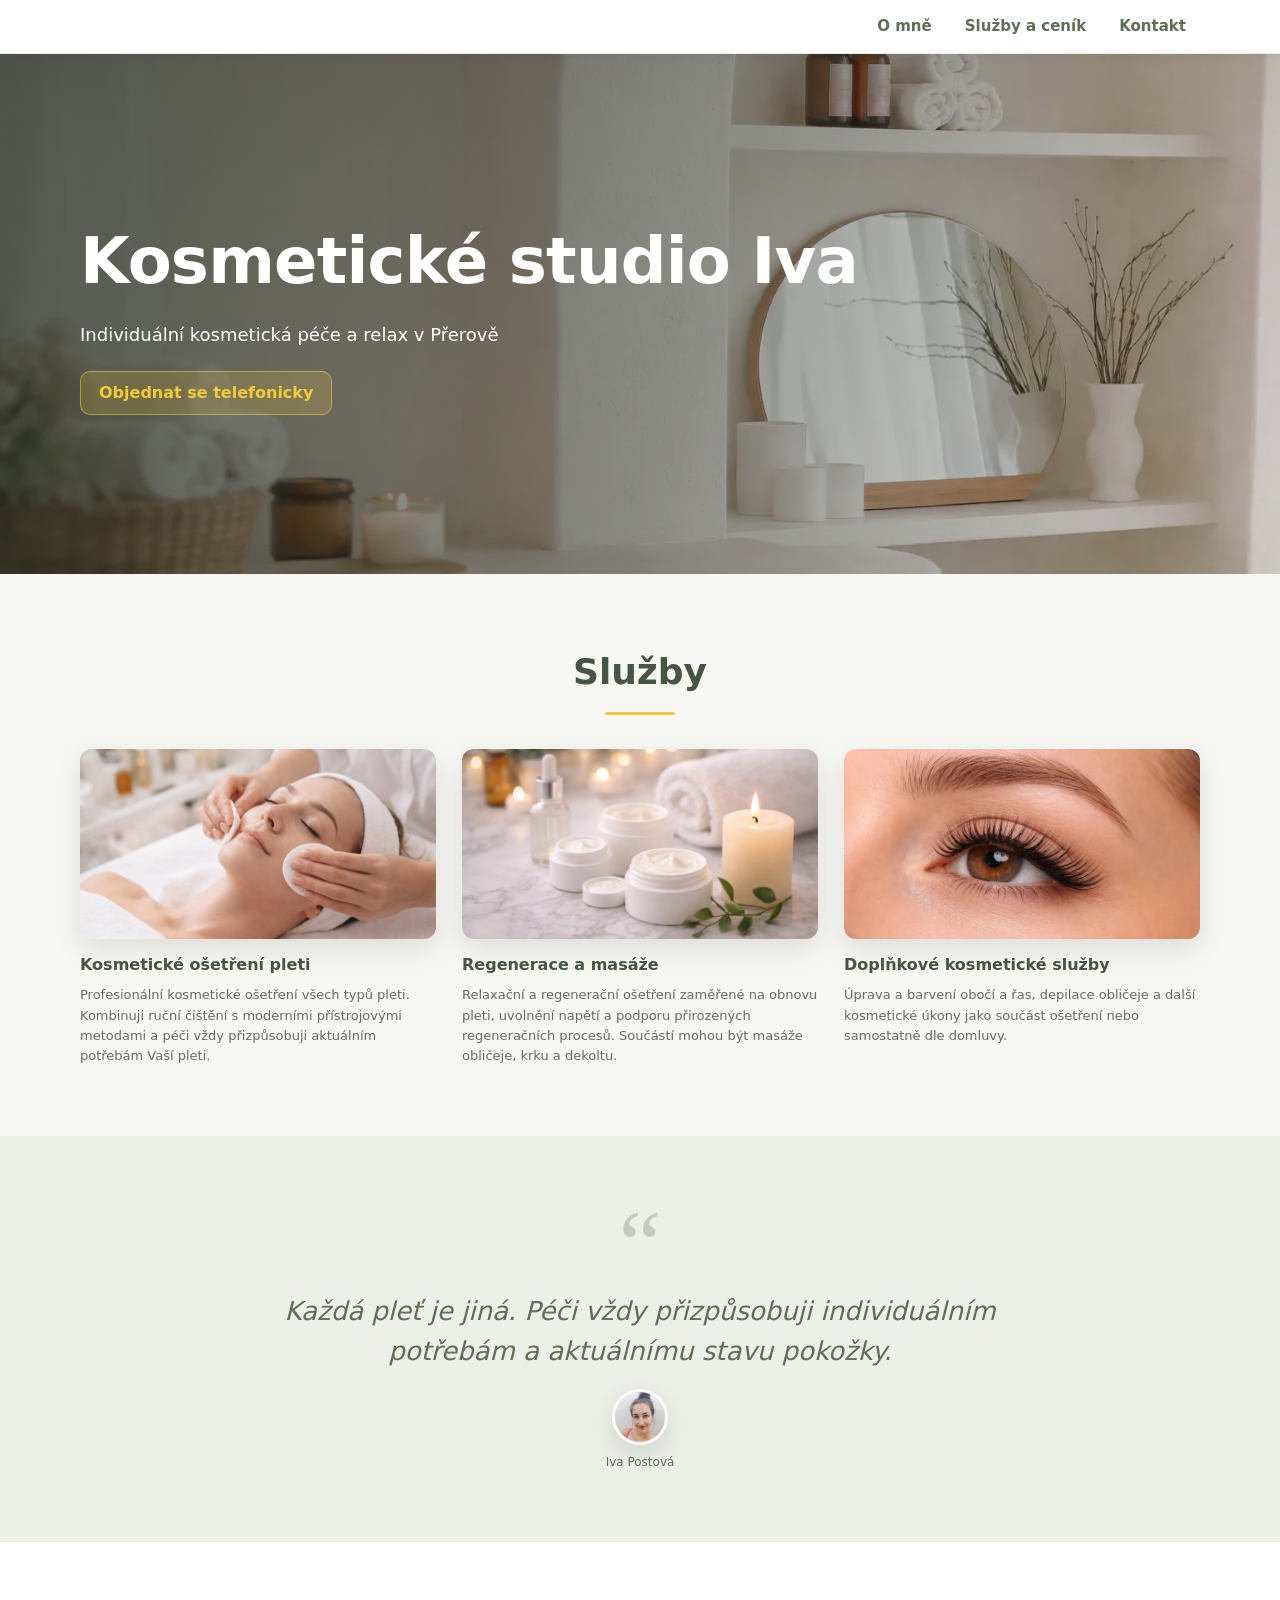
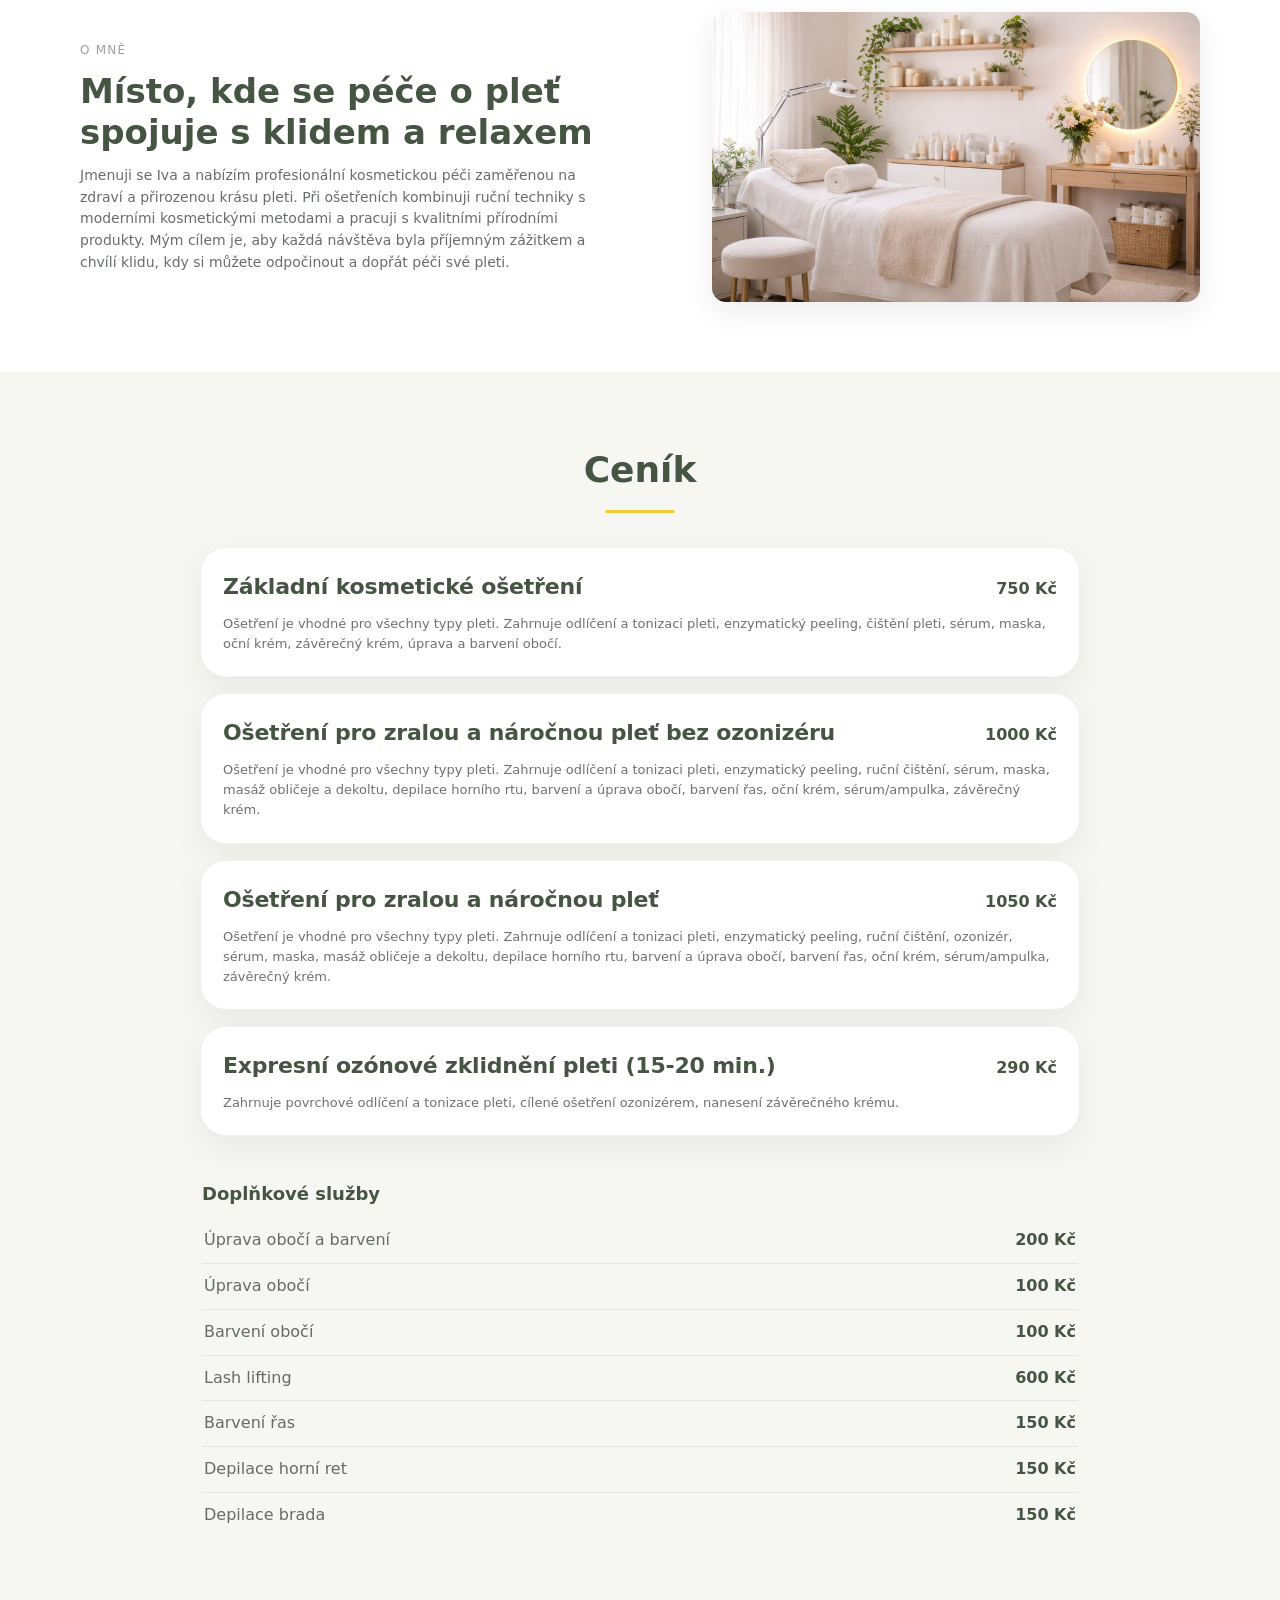
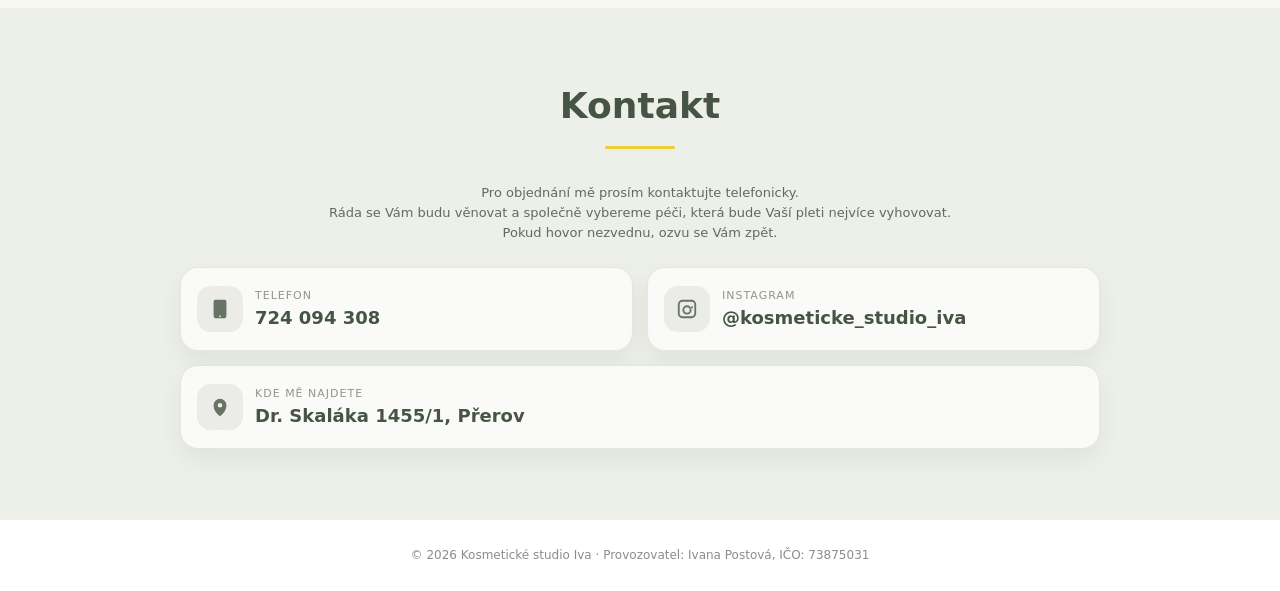
==== index.html @ 72dbeca0 "obrazky" ====
<!doctype html>
<html lang="cs">
  <head>
  <meta charset="utf-8" />
  <meta name="viewport" content="width=device-width, initial-scale=1" />

  <title>Kosmetické studio Iva | Přerov</title>
  <meta name="description" content="Kosmetické studio Iva v Přerově – profesionální péče o pleť a další kosmetické služby. Objednejte se online.">
  <meta name="robots" content="index, follow">
  <link rel="canonical" href="https://www.domena.cz/">
  <link rel="icon" type="image/png" href="img/favicon.png" />

  <link rel="preconnect" href="https://fonts.googleapis.com" />
  <link rel="preconnect" href="https://fonts.gstatic.com" crossorigin />
  <link rel="stylesheet" href="styles.css" />
</head>

  <body>
    <!-- Header / Navigace -->
    <header class="site-header" id="top">
      <div class="container header-inner">
        <nav class="nav" aria-label="Hlavní navigace">
          <a class="nav-link" href="#omne">O mně</a>
          <a class="nav-link" href="#cenik">Služby a ceník</a>
          <a class="nav-link" href="#kontakt">Kontakt</a>
        </nav>

        <button
          class="burger"
          type="button"
          aria-label="Otevřít menu"
          aria-expanded="false"
          aria-controls="mobileMenu"
        >
          <span></span><span></span><span></span>
        </button>
      </div>

      <!-- Mobil menu -->
      <div class="mobile-menu" id="mobileMenu" hidden>
        <div class="container mobile-menu-inner">
          <a class="mobile-link" href="#omne">O mně</a>
          <a class="mobile-link" href="#cenik">Služby a ceník</a>
          <a class="mobile-link" href="#kontakt">Kontakt</a>
        </div>
      </div>
    </header>

    <!-- Hero -->
    <section class="hero">
      <div
        class="hero-bg"
        role="img"
        aria-label="Interiér kosmetického studia"
      ></div>
      <div class="hero-overlay"></div>

      <div class="container hero-content">
        <h1>Kosmetické studio Iva</h1>
        <p class="hero-subtitle">
          Individuální kosmetická péče a relax v Přerově
        </p>

        <a class="btn btn-primary" href="#kontakt"> Objednat se telefonicky </a>
      </div>
    </section>

    <!-- Sluzby -->
    <section class="section" id="sluzby">
      <div class="container">
        <div class="section-title">
          <h2>Služby</h2>
          <div class="title-accent"></div>
        </div>

        <div class="grid grid-3">
          <article class="service-card">
            <div
              class="service-img"
              style="background-image: url(&quot;img/osetreni pleti.webp&quot;)"
              aria-hidden="true"
            ></div>
            <h3>Kosmetické ošetření pleti</h3>
            <p>
              Profesionální kosmetické ošetření všech typů pleti. Kombinuji
              ruční čištění s moderními přístrojovými metodami a péči vždy
              přizpůsobuji aktuálním potřebám Vaší pleti.
            </p>
          </article>

          <article class="service-card">
            <div
              class="service-img"
              style="background-image: url(&quot;img/masaze.webp&quot;)"
              aria-hidden="true"
            ></div>
            <h3>Regenerace a masáže</h3>
            <p>
              Relaxační a regenerační ošetření zaměřené na obnovu pleti,
              uvolnění napětí a podporu přirozených regeneračních procesů.
              Součástí mohou být masáže obličeje, krku a dekoltu.
            </p>
          </article>

          <article class="service-card">
            <div
              class="service-img"
              style="background-image: url(&quot;img/rasa a oboci.webp&quot;)"
              aria-hidden="true"
            ></div>
            <h3>Doplňkové kosmetické služby</h3>
            <p>
              Úprava a barvení obočí a řas, depilace obličeje a další kosmetické
              úkony jako součást ošetření nebo samostatně dle domluvy.
            </p>
          </article>
        </div>
      </div>
    </section>

    <!-- Citat -->
    <section class="quote">
      <div class="container quote-inner">
        <div class="quote-mark">“</div>

        <p class="quote-text">
          Každá pleť je jiná. Péči vždy přizpůsobuji individuálním potřebám a
          aktuálnímu stavu pokožky.
        </p>

        <div class="quote-person">
          <img class="avatar" src="img/profil Iva.png" alt="Portrét" />
          <div class="quote-name">Iva Postová</div>
        </div>
      </div>
    </section>

    <!-- O mne -->
    <section class="section about" id="omne">
      <div class="container about-inner">
        <div class="about-text">
          <div class="kicker">O MNĚ</div>
          <h2>Místo, kde se péče o pleť<br />spojuje s klidem a relaxem</h2>
          <p>
            Jmenuji se Iva a nabízím profesionální kosmetickou péči zaměřenou na
            zdraví a přirozenou krásu pleti. Při ošetřeních kombinuji ruční
            techniky s moderními kosmetickými metodami a pracuji s kvalitními
            přírodními produkty. Mým cílem je, aby každá návštěva byla příjemným
            zážitkem a chvílí klidu, kdy si můžete odpočinout a dopřát péči své
            pleti.
          </p>
        </div>

        <div class="about-image" aria-hidden="true"></div>
      </div>
    </section>

    <!-- Cena a Sluzby -->
    <section class="section pricing" id="cenik">
      <div class="container">
        <div class="section-title">
          <h2>Ceník</h2>
          <div class="title-accent"></div>
        </div>

        <div class="price-list">
          <div class="price-card">
            <div class="price-head">
              <h3>Základní kosmetické ošetření</h3>
              <div class="price">750 Kč</div>
            </div>
            <p>
              Ošetření je vhodné pro všechny typy pleti. Zahrnuje odlíčení a tonizaci pleti, enzymatický peeling, čištění pleti,
sérum, maska, oční krém, závěrečný krém, úprava a barvení obočí.
            </p>
          </div>

          <div class="price-card">
            <div class="price-head">
              <h3>Ošetření pro zralou a náročnou pleť bez ozonizéru </h3>
              <div class="price">1000 Kč</div>
            </div>
            <p>
              Ošetření je vhodné pro všechny typy pleti. Zahrnuje odlíčení a tonizaci pleti, enzymatický peeling, ruční čištění,
sérum, maska, masáž obličeje a dekoltu, depilace horního rtu, barvení a úprava obočí, barvení řas, oční krém,
sérum/ampulka, závěrečný krém.
            </p>
          </div>

          <div class="price-card">
            <div class="price-head">
              <h3>Ošetření pro zralou a náročnou pleť </h3>
              <div class="price">1050 Kč</div>
            </div>
            <p>
              Ošetření je vhodné pro všechny typy pleti. Zahrnuje odlíčení a tonizaci pleti, enzymatický peeling, ruční čištění,
ozonizér, sérum, maska, masáž obličeje a dekoltu, depilace horního rtu, barvení a úprava obočí, barvení řas,
oční krém, sérum/ampulka, závěrečný krém.
            </p>
          </div>

<div class="price-card">
            <div class="price-head">
              <h3>Expresní ozónové zklidnění pleti (15-20 min.)  </h3>
              <div class="price">290 Kč</div>
            </div>
            <p>
              Zahrnuje povrchové odlíčení a tonizace pleti, cílené ošetření ozonizérem, nanesení závěrečného krému.
            </p>
          </div>


  <div class="addons">
  <h3>Doplňkové služby</h3>

  <div class="addon-row">
    <span>Úprava obočí a barvení</span>
    <strong>200 Kč</strong>
  </div>


  <div class="addon-row">
    <span>Úprava obočí</span>
    <strong>100   Kč</strong>
  </div>

  <div class="addon-row">
    <span>Barvení obočí</span>
    <strong>100 Kč</strong> 
  </div>

  <div class="addon-row">
    <span>Lash lifting</span>
    <strong>600 Kč</strong>
  </div>

  <div class="addon-row">
    <span>Barvení řas</span>
    <strong>150 Kč</strong>
  </div>

<div class="addon-row">
    <span>Depilace horní ret</span>
    <strong>150 Kč</strong>
  </div>  

  <div class="addon-row">
    <span>Depilace brada</span>
    <strong>150 Kč</strong>
  </div>



    </section>

    <!-- Kontakt -->
    <section class="section contact" id="kontakt">
      <div class="container">
        <div class="section-title">
          <h2>Kontakt</h2>
          <div class="title-accent"></div>
        </div>

        <p class="contact-lead">
          Pro objednání mě prosím kontaktujte telefonicky.<br />
          Ráda se Vám budu věnovat a společně vybereme péči, která bude Vaší
          pleti nejvíce vyhovovat.<br />
          Pokud hovor nezvednu, ozvu se Vám zpět.
        </p>

        <div class="contact-grid">
          <a class="contact-card" href="tel:+420724094308" aria-label="Zavolat">
            <div class="icon">
              <!-- ikona mobil -->
              <svg viewBox="0 0 24 24" aria-hidden="true">
                <path
                  d="M7 2h10a2 2 0 0 1 2 2v16a2 2 0 0 1-2 2H7a2 2 0 0 1-2-2V4a2 2 0 0 1 2-2zm5 19a1 1 0 1 0 0-2 1 1 0 0 0 0 2zM7 5h10v12H7V5z"
                />
              </svg>
            </div>
            <div class="contact-meta">
              <div class="label">TELEFON</div>
              <div class="value">724 094 308</div>
            </div>
          </a>

          <a
            class="contact-card"
            href="https://instagram.com/kosmeticke_studio_iva"
            target="_blank"
            rel="noreferrer"
            aria-label="Instagram"
          >
            <div class="icon">
              <!-- ikona instagram -->
              <svg viewBox="0 0 24 24" aria-hidden="true">
                <path
                  d="M7 2h10a5 5 0 0 1 5 5v10a5 5 0 0 1-5 5H7a5 5 0 0 1-5-5V7a5 5 0 0 1 5-5zm10 2H7a3 3 0 0 0-3 3v10a3 3 0 0 0 3 3h10a3 3 0 0 0 3-3V7a3 3 0 0 0-3-3zm-5 4a5 5 0 1 1 0 10 5 5 0 0 1 0-10zm0 2a3 3 0 1 0 0 6 3 3 0 0 0 0-6zm5.5-.9a1.1 1.1 0 1 1 0 2.2 1.1 1.1 0 0 1 0-2.2z"
                />
              </svg>
            </div>
            <div class="contact-meta">
              <div class="label">INSTAGRAM</div>
              <div class="value">@kosmeticke_studio_iva</div>
            </div>
          </a>

          <div class="contact-card contact-card-wide">
            <div class="icon">
              <!-- ikona umisteni -->
              <svg viewBox="0 0 24 24" aria-hidden="true">
                <path
                  d="M12 22s7-4.4 7-12a7 7 0 1 0-14 0c0 7.6 7 12 7 12zm0-9.5a2.5 2.5 0 1 1 0-5 2.5 2.5 0 0 1 0 5z"
                />
              </svg>
            </div>
            <div class="contact-meta">
              <div class="label">KDE MĚ NAJDETE</div>
              <div class="value">
                Dr. Skaláka 1455/1, Přerov
                
              </div>
            </div>
          </div>
        </div>
      </div>
    </section>
    <!--footer-->
    <footer class="footer">
      <div class="container footer-inner">
        <div>
          © <span id="year"></span> Kosmetické studio Iva · Provozovatel: Ivana
          Postová, IČO: 73875031
        </div>
      </div>
    </footer>

    <script src="script.js"></script>
  </body>
</html>
---- styles.css ----
:root {
  --bg: #f6f7f2;
  --surface: #ffffff;
  --muted: #6d756c;
  --text: #2a2f2a;

  --green: #5f6f55; /* hlavní zelená */
  --green-dark: #465543; /* pro hover a výraz */
  --gold: #f2cc38; /* CTA a linka pod titulky */
  --gold-dark: #ddb921;

  --shadow: 0 10px 30px rgba(25, 30, 25, 0.08);
  --radius: 18px;
  --radius-lg: 26px;

  --container: 1120px;
}

* {
  box-sizing: border-box;
}
html {
  scroll-behavior: smooth;
}
body {
  margin: 0;
  font-family:
    ui-sans-serif,
    system-ui,
    -apple-system,
    Segoe UI,
    Roboto,
    Arial,
    "Noto Sans",
    "Apple Color Emoji",
    "Segoe UI Emoji";
  color: var(--text);
  background: var(--bg);
  line-height: 1.55;
}

img {
  max-width: 100%;
  display: block;
}
a {
  color: inherit;
  text-decoration: none;
}
.container {
  width: min(var(--container), calc(100% - 40px));
  margin: 0 auto;
}

/* ============ Header ============ */
.site-header {
  position: sticky;
  top: 0;
  left: 0;
  right: 0;
  z-index: 50;

  background: #ffffff;
  border-bottom: 1px solid rgba(70, 85, 67, 0.1);
  box-shadow: 0 2px 12px rgba(0, 0, 0, 0.06);
}

.header-inner {
  display: flex;
  align-items: center;
  justify-content: flex-end;
  gap: 8px;
  padding: 14px 0;
}

.brand {
  display: inline-flex;
  gap: 10px;
  align-items: center;
  font-weight: 700;
  letter-spacing: 0.2px;
  color: var(--green-dark);
  margin-right: auto;
}
.brand-mark {
  width: 10px;
  height: 10px;
  border-radius: 999px;
  background: var(--gold);
  display: inline-block;
}
.brand-text {
  font-size: 15px;
}

.nav {
  margin: 0;
}

.nav-link {
  font-size: 15px;
  color: var(--green);
  font-weight: 600;
  padding: 8px 14px;
  border-radius: 8px;
  transition:
    background 0.15s,
    color 0.15s;
}
.nav-link:hover {
  background: rgba(95, 111, 85, 0.09);
  color: var(--green-dark);
}

.burger {
  display: none;
  width: 44px;
  height: 44px;
  border-radius: 0;
  border: none;
  background: transparent;
  box-shadow: none;
  cursor: pointer;
}
.burger span {
  display: block;
  width: 22px;
  height: 3px;
  background: var(--green);
  margin: 5px auto;
  border-radius: 2px;
}

/* mobile dropdown */
.mobile-menu {
  border-top: 1px solid rgba(70, 85, 67, 0.1);
  background: rgba(246, 247, 242, 0.98);
}
.mobile-menu-inner {
  padding: 10px 0 16px;
  display: grid;
  gap: 8px;
}
.mobile-link {
  padding: 12px 10px;
  border-radius: 14px;
  background: rgba(255, 255, 255, 0.75);
  border: 1px solid rgba(70, 85, 67, 0.08);
}
.mobile-link:hover {
  border-color: rgba(70, 85, 67, 0.18);
}

/* ============ Hero ============ */
.hero {
  position: relative;
  min-height: 520px;
  display: grid;
  place-items: center;
  overflow: hidden;
}

.hero-bg {
  position: absolute;
  inset: 0;
  background-image: url("img/header studio.webp"); /* tvoje fotka */
  background-position: center;
  background-size: cover;
  background-repeat: no-repeat;
}

.hero-overlay {
  position: absolute;
  inset: 0;
  background: linear-gradient(
    105deg,
    rgba(30, 40, 30, 0.72) 0%,
    rgba(30, 40, 30, 0.45) 55%,
    rgba(30, 40, 30, 0.1) 100%
  );
}

.hero-content {
  position: relative;
  padding: 56px 0;
  text-align: left;
}

.hero h1 {
  margin: 0;
  font-size: clamp(42px, 6vw, 64px);
  letter-spacing: -0.8px;
  color: #ffffff;
  font-weight: 800;
}

.hero-subtitle {
  margin: 10px 0 22px;
  color: #ffffff;
  font-size: 18px;
}

/* Buttons */
.btn {
  display: inline-flex;
  align-items: center;
  justify-content: center;
  height: 44px;
  padding: 0 18px;
  border-radius: 10px;
  font-weight: 700;
  border: 1px solid transparent;
}
.btn-primary {
  background: rgba(242, 204, 56, 0.18);
  border: 1.5px solid rgba(242, 204, 56, 0.55);
  color: #f2cc38;
  box-shadow: none;
}
.btn-primary:hover {
  background: rgba(242, 204, 56, 0.28);
  border-color: rgba(242, 204, 56, 0.8);
}

/* ============ Sekce ============ */
.section {
  padding: 70px 0;
}

.section-title {
  text-align: center;
  margin-bottom: 34px;
}
.section-title h2 {
  margin: 0;
  font-size: 36px;
  color: var(--green-dark);
  font-weight: 700;
}
.title-accent {
  width: 70px;
  height: 3px;
  background: var(--gold);
  border-radius: 999px;
  margin: 12px auto 0;
}

/* Grids */
.grid {
  display: grid;
  gap: 26px;
}
.grid-3 {
  grid-template-columns: repeat(3, 1fr);
}

/* karty Sluzby */
.service-card {
  background: transparent;
  text-align: left;
}
.service-img {
  height: 190px;
  border-radius: 12px;
  background: #ddd center/cover no-repeat;
  box-shadow: 0 10px 28px rgba(0, 0, 0, 0.1);
  margin-bottom: 14px;
}
.service-card h3 {
  margin: 0 0 8px;
  font-size: 16px;
  color: var(--green-dark);
}
.service-card p {
  margin: 0;
  color: rgba(42, 47, 42, 0.7);
  font-size: 13px;
}

/* Citat */
.quote {
  padding: 70px 0;
  background: rgba(95, 111, 85, 0.06);
}
.quote-inner {
  text-align: center;
  max-width: 820px;
}
.quote-mark {
  font-family: "Playfair Display", serif;
  font-size: 96px; /* klidně víc */
  line-height: 0.8;
  color: rgba(95, 111, 85, 0.28);
  margin-bottom: 8px;
  display: block;
}

.quote-text {
  margin: 0 auto 18px;
  color: var(--green);
  font-style: italic;
  font-size: 26px;
}
.quote-person {
  display: grid;
  justify-items: center;
  gap: 8px;
}
.avatar {
  width: 56px;
  height: 56px;
  border-radius: 999px;
  object-fit: cover;
  border: 3px solid rgba(255, 255, 255, 0.75);
  box-shadow: 0 10px 28px rgba(0, 0, 0, 0.12);
}
.quote-name {
  font-size: 12px;
  color: rgba(70, 85, 67, 0.85);
}

/* O mne */
.about {
  background: var(--surface);
}
.about-inner {
  display: grid;
  grid-template-columns: 1.1fr 0.9fr;
  gap: 36px;
  align-items: center;
}
.kicker {
  font-size: 12px;
  letter-spacing: 1.2px;
  color: rgba(70, 85, 67, 0.55);
  margin-bottom: 12px;
}
.about h2 {
  margin: 0 0 12px;
  color: var(--green-dark);
  font-size: 34px;
  line-height: 1.2;
}
.about p {
  margin: 0;
  color: rgba(42, 47, 42, 0.7);
  font-size: 14px;
  max-width: 58ch;
}
.about-image {
  height: 290px;
  border-radius: 14px;
  background-image: url("img/salon.jpg");
  background-position: center;
  background-size: cover;
  background-repeat: no-repeat;
  box-shadow: var(--shadow);
}

/* Cena a sluzby */
.pricing {
  background: var(--bg);
}
.price-list {
  max-width: 880px;
  margin: 0 auto;
  display: grid;
  gap: 16px;
}
.price-card {
  background: var(--surface);
  border-radius: var(--radius-lg);
  padding: 22px 22px;
  box-shadow: 0 12px 32px rgba(0, 0, 0, 0.06);
  border: 1px solid rgba(70, 85, 67, 0.08);
}
.price-head {
  display: flex;
  align-items: baseline;
  justify-content: space-between;
  gap: 12px;
}
.price-card h3 {
  margin: 0;
  color: var(--green-dark);
  font-size: 22px;
  letter-spacing: -0.2px;
}
.price {
  font-weight: 800;
  color: var(--green-dark);
  white-space: nowrap;
}
.price-card p {
  margin: 10px 0 0;
  color: rgba(42, 47, 42, 0.68);
  font-size: 13px;
}

.addons {
  margin-top: 10px;
  padding: 6px 2px 0;
}

.addons h3 {
  margin: 12px 0 10px;
  color: var(--green-dark);
  font-size: 18px;
}

.addon-row {
  display: flex;
  align-items: center;
  justify-content: space-between;
  padding: 10px 2px;
  color: rgba(42, 47, 42, 0.7);
  border-bottom: 1px solid rgba(70, 85, 67, 0.1);
}

.addon-row:last-child {
  border-bottom: none;
}

.addon-row strong {
  color: var(--green-dark);
  white-space: nowrap;
}

/* Kontakt */
.contact {
  background: rgba(95, 111, 85, 0.06);
}
.contact-lead {
  text-align: center;
  max-width: 900px;
  margin: 0 auto 24px;
  color: rgba(42, 47, 42, 0.7);
  font-size: 13px;
}
.contact-grid {
  max-width: 920px;
  margin: 0 auto;
  display: grid;
  grid-template-columns: repeat(2, 1fr);
  gap: 14px;
}
.contact-card {
  background: rgba(255, 255, 255, 0.7);
  border: 1px solid rgba(70, 85, 67, 0.12);
  border-radius: 18px;
  padding: 18px 16px;
  display: flex;
  gap: 12px;
  align-items: center;
  box-shadow: 0 10px 26px rgba(0, 0, 0, 0.06);
}
.contact-card:hover {
  border-color: rgba(70, 85, 67, 0.22);
}
.contact-card-wide {
  grid-column: 1 / -1;
}
.icon {
  width: 46px;
  height: 46px;
  border-radius: 14px;
  display: grid;
  place-items: center;
  background: rgba(95, 111, 85, 0.1);
}
.icon svg {
  width: 22px;
  height: 22px;
  fill: rgba(70, 85, 67, 0.8);
}
.contact-meta .label {
  font-size: 11px;
  letter-spacing: 1px;
  color: rgba(70, 85, 67, 0.6);
}
.contact-meta .value {
  font-size: 18px;
  font-weight: 800;
  color: var(--green-dark);
}
.contact-meta em {
  font-style: italic;
  font-weight: 600;
}

/* Footer */
.footer {
  padding: 26px 0;
  background: var(--surface);
  border-top: 1px solid rgba(70, 85, 67, 0.08);
}
.footer-inner {
  text-align: center;
  color: rgba(42, 47, 42, 0.55);
  font-size: 12px;
}

/* ============ zobrazeni na mobil ============ */
@media (max-width: 980px) {
  .grid-3 {
    grid-template-columns: 1fr;
  }
  .service-img {
    height: 220px;
  }
  .about-inner {
    grid-template-columns: 1fr;
  }
  .about-image {
    height: 240px;
  }
  .hero {
    min-height: 480px;
  }
}

@media (max-width: 720px) {
  .nav {
    display: none;
  }
  .burger {
    display: inline-grid;
    place-items: center;
  }
  .hero-content {
    padding: 40px 0;
  }
  .section {
    padding: 56px 0;
  }
  .section-title h2 {
    font-size: 32px;
  }
  .contact-grid {
    grid-template-columns: 1fr;
  }
  .contact-card-wide {
    grid-column: auto;
  }
}
@media (max-width: 600px) {
  .price-head {
    flex-direction: column;
    align-items: flex-start;
    gap: 6px;
  }

  .price {
    font-size: 18px;
    font-weight: 700;
  }
}
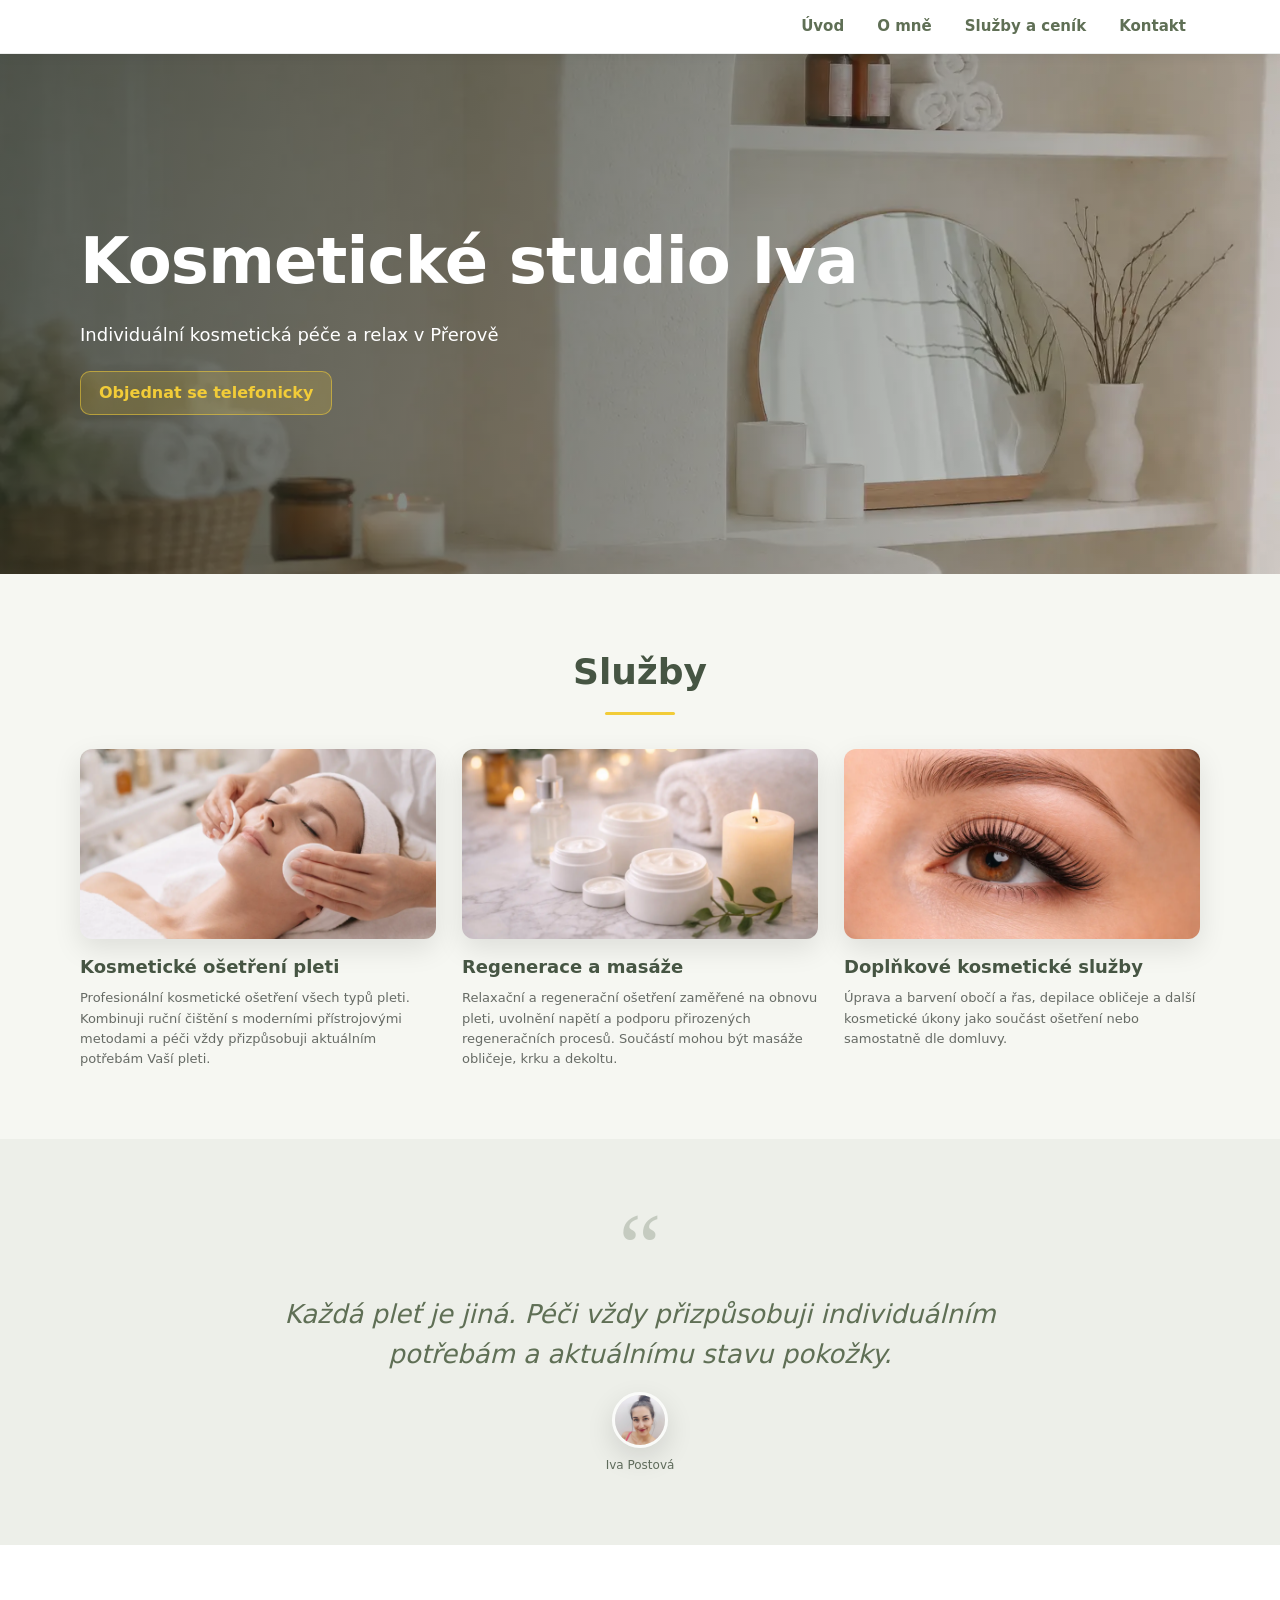
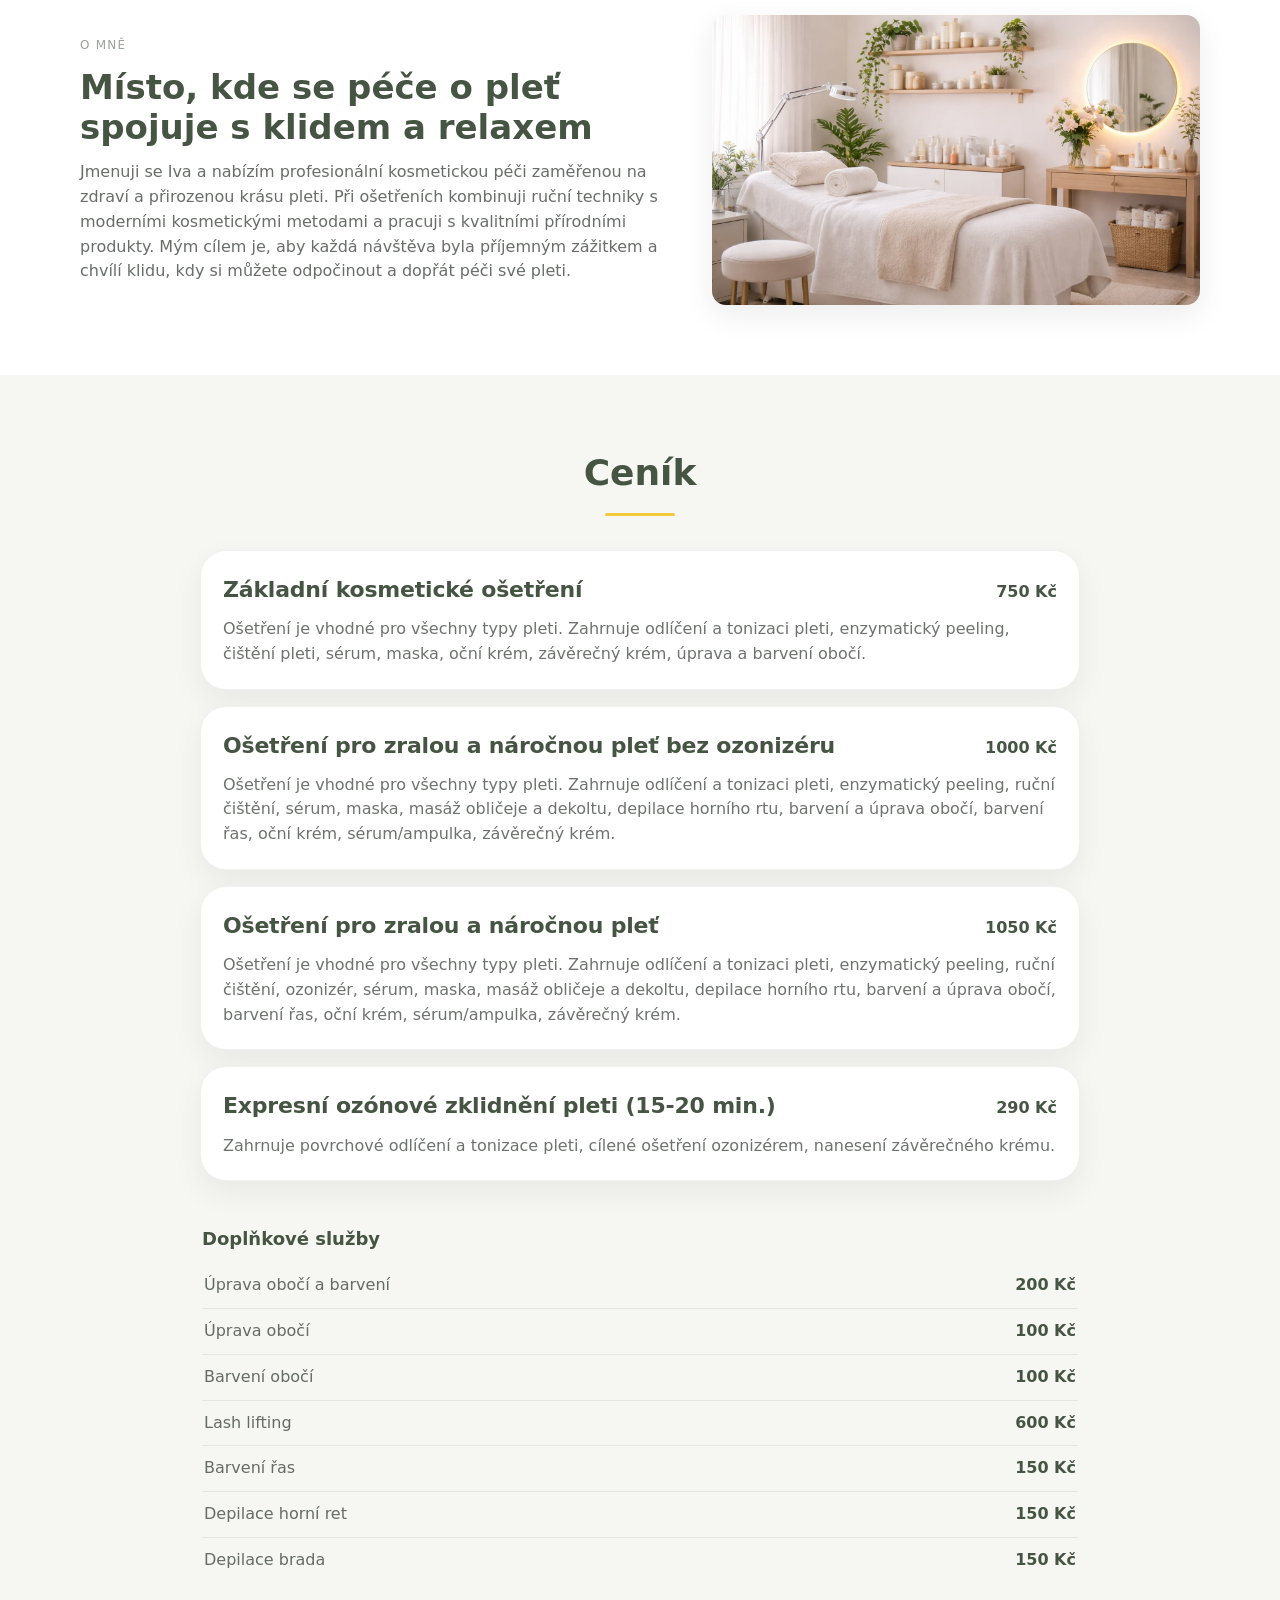
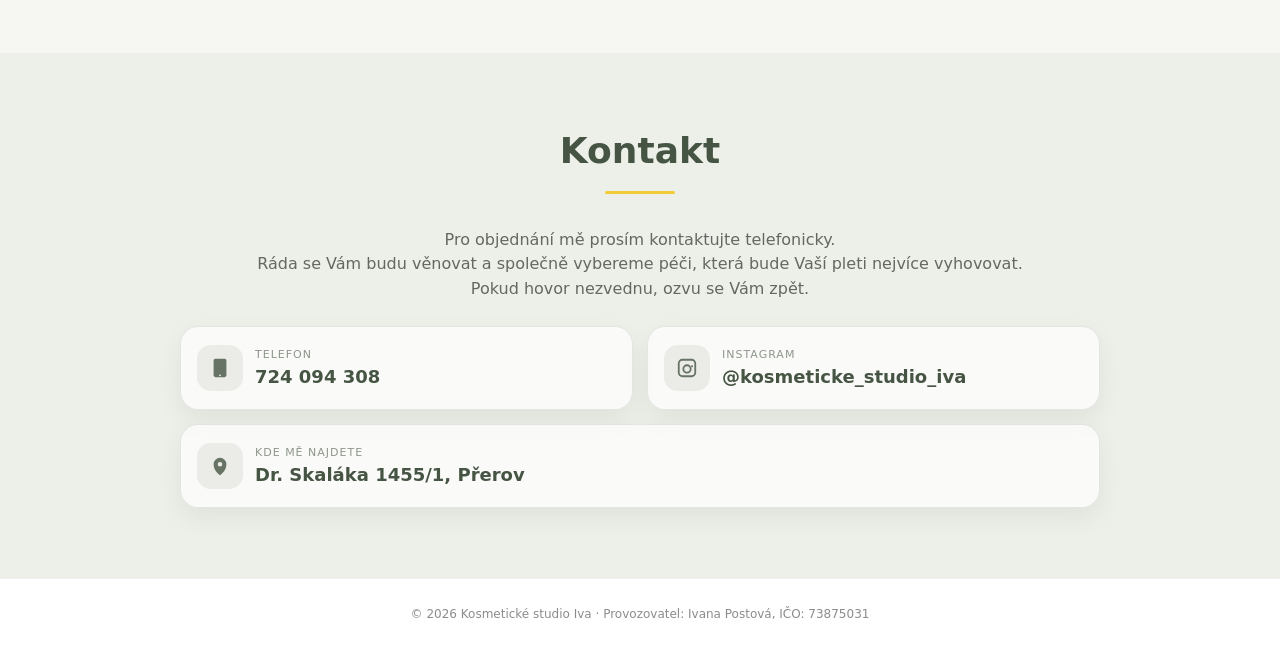
==== commit 10bb1b3c: "menu uvod" ====
--- a/index.html
+++ b/index.html
@@ -20,6 +20,7 @@
     <header class="site-header" id="top">
       <div class="container header-inner">
         <nav class="nav" aria-label="Hlavní navigace">
+          <a class="nav-link" href="#top">Úvod</a>
           <a class="nav-link" href="#omne">O mně</a>
           <a class="nav-link" href="#cenik">Služby a ceník</a>
           <a class="nav-link" href="#kontakt">Kontakt</a>
@@ -39,6 +40,7 @@
       <!-- Mobil menu -->
       <div class="mobile-menu" id="mobileMenu" hidden>
         <div class="container mobile-menu-inner">
+          <a class="mobile-link" href="#top">Úvod</a>
           <a class="mobile-link" href="#omne">O mně</a>
           <a class="mobile-link" href="#cenik">Služby a ceník</a>
           <a class="mobile-link" href="#kontakt">Kontakt</a>
@@ -249,7 +251,9 @@
     <strong>150 Kč</strong>
   </div>
 
-
+  </div><!-- /addons -->
+  </div><!-- /price-list -->
+      </div><!-- /container -->
 
     </section>
 
--- a/styles.css
+++ b/styles.css
@@ -21,6 +21,7 @@
 }
 html {
   scroll-behavior: smooth;
+  scroll-padding-top: 72px;
 }
 body {
   margin: 0;
@@ -268,7 +269,7 @@
 }
 .service-card h3 {
   margin: 0 0 8px;
-  font-size: 16px;
+  font-size: 18px;
   color: var(--green-dark);
 }
 .service-card p {
@@ -344,7 +345,7 @@
 .about p {
   margin: 0;
   color: rgba(42, 47, 42, 0.7);
-  font-size: 14px;
+  font-size: 16px;
   max-width: 58ch;
 }
 .about-image {
@@ -394,7 +395,7 @@
 .price-card p {
   margin: 10px 0 0;
   color: rgba(42, 47, 42, 0.68);
-  font-size: 13px;
+  font-size: 16px;
 }
 
 .addons {
@@ -435,7 +436,7 @@
   max-width: 900px;
   margin: 0 auto 24px;
   color: rgba(42, 47, 42, 0.7);
-  font-size: 13px;
+  font-size: 16px;
 }
 .contact-grid {
   max-width: 920px;
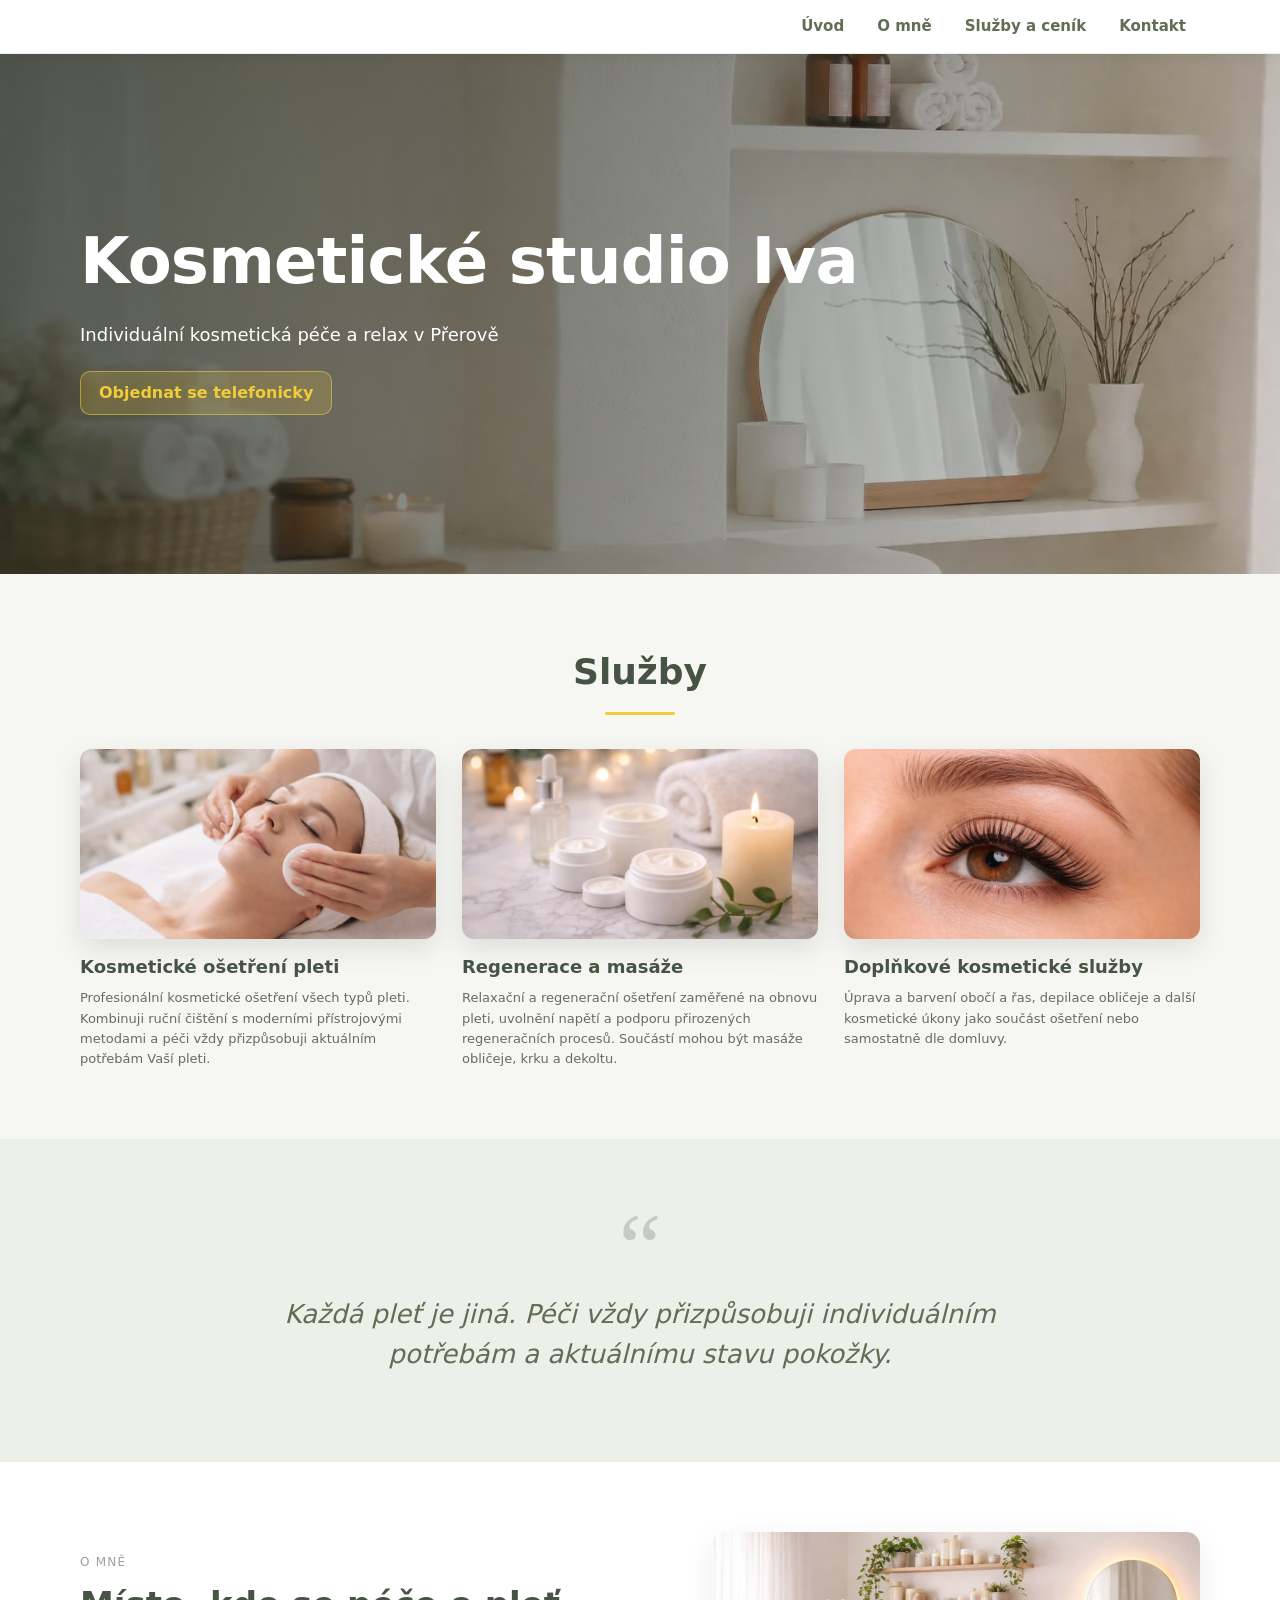
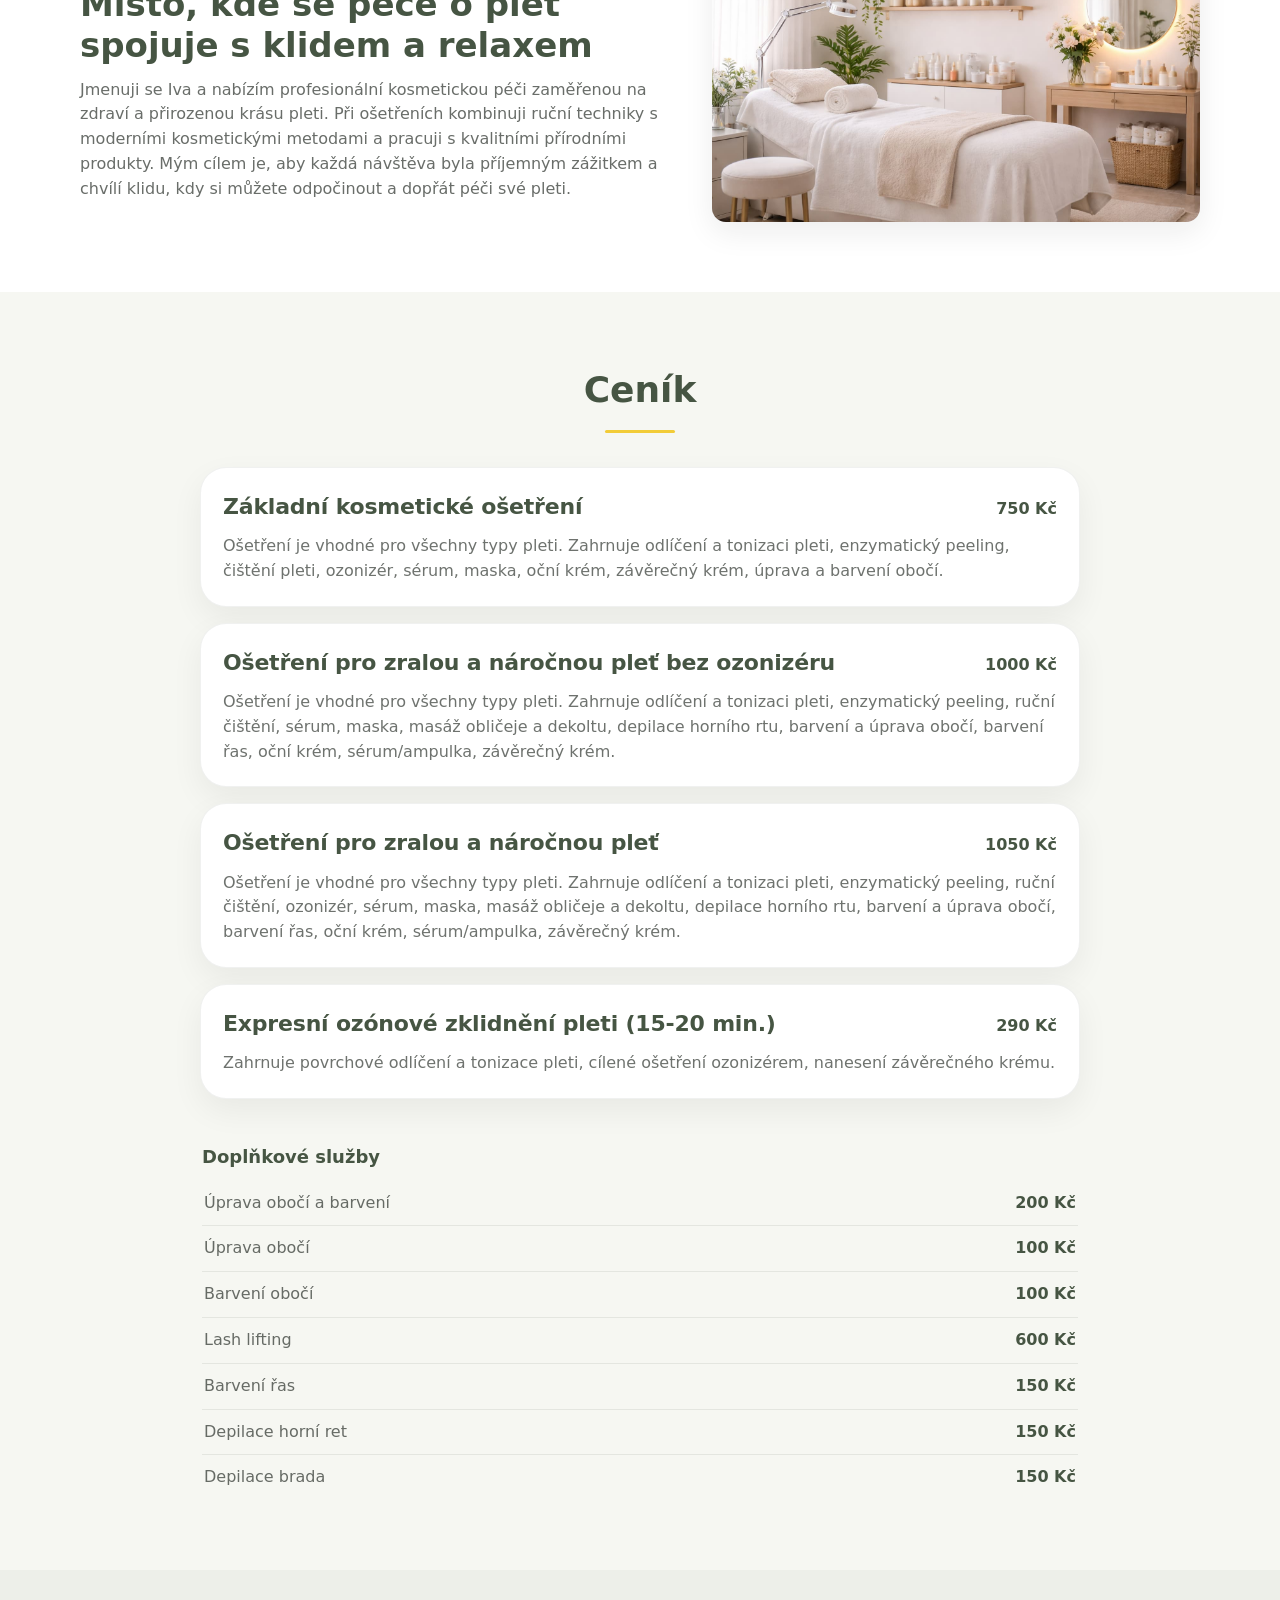
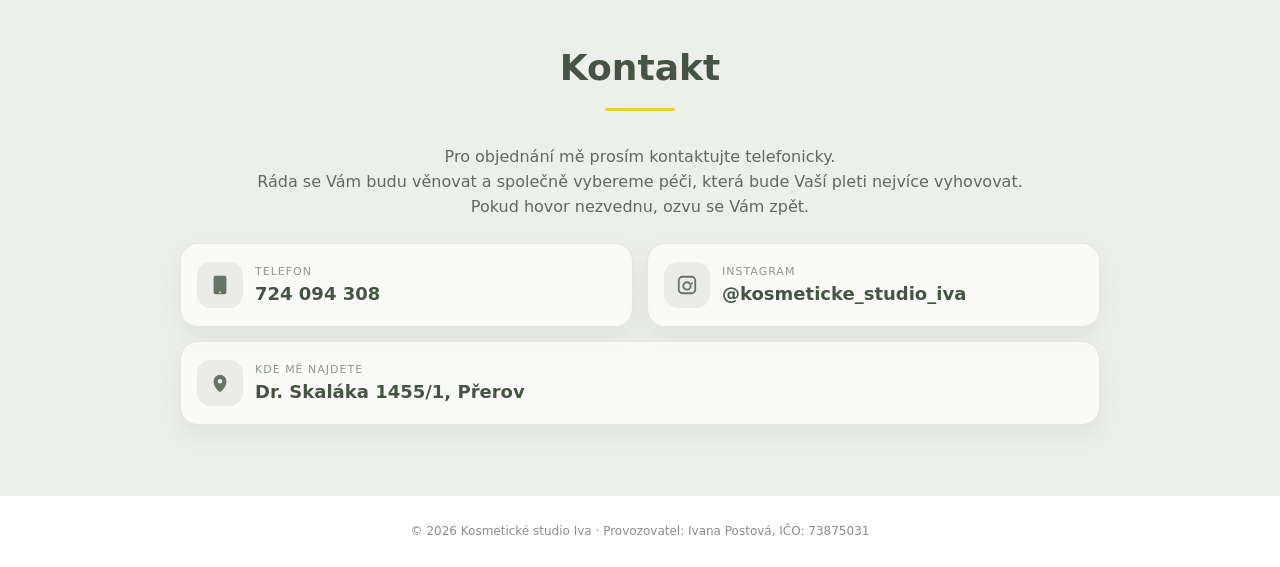
==== commit b5e5f6c2: "foto Iva" ====
--- a/index.html
+++ b/index.html
@@ -1,19 +1,22 @@
 <!doctype html>
 <html lang="cs">
   <head>
-  <meta charset="utf-8" />
-  <meta name="viewport" content="width=device-width, initial-scale=1" />
-
-  <title>Kosmetické studio Iva | Přerov</title>
-  <meta name="description" content="Kosmetické studio Iva v Přerově – profesionální péče o pleť a další kosmetické služby. Objednejte se online.">
-  <meta name="robots" content="index, follow">
-  <link rel="canonical" href="https://www.domena.cz/">
-  <link rel="icon" type="image/png" href="img/favicon.png" />
-
-  <link rel="preconnect" href="https://fonts.googleapis.com" />
-  <link rel="preconnect" href="https://fonts.gstatic.com" crossorigin />
-  <link rel="stylesheet" href="styles.css" />
-</head>
+    <meta charset="utf-8" />
+    <meta name="viewport" content="width=device-width, initial-scale=1" />
+
+    <title>Kosmetické studio Iva | Přerov</title>
+    <meta
+      name="description"
+      content="Kosmetické studio Iva v Přerově – profesionální péče o pleť a další kosmetické služby. Objednejte se online."
+    />
+    <meta name="robots" content="index, follow" />
+    <link rel="canonical" href="https://www.domena.cz/" />
+    <link rel="icon" type="image/png" href="img/favicon.png" />
+
+    <link rel="preconnect" href="https://fonts.googleapis.com" />
+    <link rel="preconnect" href="https://fonts.gstatic.com" crossorigin />
+    <link rel="stylesheet" href="styles.css" />
+  </head>
 
   <body>
     <!-- Header / Navigace -->
@@ -131,8 +134,8 @@
         </p>
 
         <div class="quote-person">
-          <img class="avatar" src="img/profil Iva.png" alt="Portrét" />
-          <div class="quote-name">Iva Postová</div>
+          <!--   <img class="avatar" src="img/profil Iva.png" alt="Portrét" />
+          <div class="quote-name">Iva Postová</div> -->
         </div>
       </div>
     </section>
@@ -172,89 +175,93 @@
               <div class="price">750 Kč</div>
             </div>
             <p>
-              Ošetření je vhodné pro všechny typy pleti. Zahrnuje odlíčení a tonizaci pleti, enzymatický peeling, čištění pleti,
-sérum, maska, oční krém, závěrečný krém, úprava a barvení obočí.
+              Ošetření je vhodné pro všechny typy pleti. Zahrnuje odlíčení a
+              tonizaci pleti, enzymatický peeling, čištění pleti, ozonizér,
+              sérum, maska, oční krém, závěrečný krém, úprava a barvení obočí.
             </p>
           </div>
 
           <div class="price-card">
             <div class="price-head">
-              <h3>Ošetření pro zralou a náročnou pleť bez ozonizéru </h3>
+              <h3>Ošetření pro zralou a náročnou pleť bez ozonizéru</h3>
               <div class="price">1000 Kč</div>
             </div>
             <p>
-              Ošetření je vhodné pro všechny typy pleti. Zahrnuje odlíčení a tonizaci pleti, enzymatický peeling, ruční čištění,
-sérum, maska, masáž obličeje a dekoltu, depilace horního rtu, barvení a úprava obočí, barvení řas, oční krém,
-sérum/ampulka, závěrečný krém.
+              Ošetření je vhodné pro všechny typy pleti. Zahrnuje odlíčení a
+              tonizaci pleti, enzymatický peeling, ruční čištění, sérum, maska,
+              masáž obličeje a dekoltu, depilace horního rtu, barvení a úprava
+              obočí, barvení řas, oční krém, sérum/ampulka, závěrečný krém.
             </p>
           </div>
 
           <div class="price-card">
             <div class="price-head">
-              <h3>Ošetření pro zralou a náročnou pleť </h3>
+              <h3>Ošetření pro zralou a náročnou pleť</h3>
               <div class="price">1050 Kč</div>
             </div>
             <p>
-              Ošetření je vhodné pro všechny typy pleti. Zahrnuje odlíčení a tonizaci pleti, enzymatický peeling, ruční čištění,
-ozonizér, sérum, maska, masáž obličeje a dekoltu, depilace horního rtu, barvení a úprava obočí, barvení řas,
-oční krém, sérum/ampulka, závěrečný krém.
-            </p>
-          </div>
-
-<div class="price-card">
+              Ošetření je vhodné pro všechny typy pleti. Zahrnuje odlíčení a
+              tonizaci pleti, enzymatický peeling, ruční čištění, ozonizér,
+              sérum, maska, masáž obličeje a dekoltu, depilace horního rtu,
+              barvení a úprava obočí, barvení řas, oční krém, sérum/ampulka,
+              závěrečný krém.
+            </p>
+          </div>
+
+          <div class="price-card">
             <div class="price-head">
-              <h3>Expresní ozónové zklidnění pleti (15-20 min.)  </h3>
+              <h3>Expresní ozónové zklidnění pleti (15-20 min.)</h3>
               <div class="price">290 Kč</div>
             </div>
             <p>
-              Zahrnuje povrchové odlíčení a tonizace pleti, cílené ošetření ozonizérem, nanesení závěrečného krému.
-            </p>
-          </div>
-
-
-  <div class="addons">
-  <h3>Doplňkové služby</h3>
-
-  <div class="addon-row">
-    <span>Úprava obočí a barvení</span>
-    <strong>200 Kč</strong>
-  </div>
-
-
-  <div class="addon-row">
-    <span>Úprava obočí</span>
-    <strong>100   Kč</strong>
-  </div>
-
-  <div class="addon-row">
-    <span>Barvení obočí</span>
-    <strong>100 Kč</strong> 
-  </div>
-
-  <div class="addon-row">
-    <span>Lash lifting</span>
-    <strong>600 Kč</strong>
-  </div>
-
-  <div class="addon-row">
-    <span>Barvení řas</span>
-    <strong>150 Kč</strong>
-  </div>
-
-<div class="addon-row">
-    <span>Depilace horní ret</span>
-    <strong>150 Kč</strong>
-  </div>  
-
-  <div class="addon-row">
-    <span>Depilace brada</span>
-    <strong>150 Kč</strong>
-  </div>
-
-  </div><!-- /addons -->
-  </div><!-- /price-list -->
-      </div><!-- /container -->
-
+              Zahrnuje povrchové odlíčení a tonizace pleti, cílené ošetření
+              ozonizérem, nanesení závěrečného krému.
+            </p>
+          </div>
+
+          <div class="addons">
+            <h3>Doplňkové služby</h3>
+
+            <div class="addon-row">
+              <span>Úprava obočí a barvení</span>
+              <strong>200 Kč</strong>
+            </div>
+
+            <div class="addon-row">
+              <span>Úprava obočí</span>
+              <strong>100 Kč</strong>
+            </div>
+
+            <div class="addon-row">
+              <span>Barvení obočí</span>
+              <strong>100 Kč</strong>
+            </div>
+
+            <div class="addon-row">
+              <span>Lash lifting</span>
+              <strong>600 Kč</strong>
+            </div>
+
+            <div class="addon-row">
+              <span>Barvení řas</span>
+              <strong>150 Kč</strong>
+            </div>
+
+            <div class="addon-row">
+              <span>Depilace horní ret</span>
+              <strong>150 Kč</strong>
+            </div>
+
+            <div class="addon-row">
+              <span>Depilace brada</span>
+              <strong>150 Kč</strong>
+            </div>
+          </div>
+          <!-- /addons -->
+        </div>
+        <!-- /price-list -->
+      </div>
+      <!-- /container -->
     </section>
 
     <!-- Kontakt -->
@@ -320,10 +327,7 @@
             </div>
             <div class="contact-meta">
               <div class="label">KDE MĚ NAJDETE</div>
-              <div class="value">
-                Dr. Skaláka 1455/1, Přerov
-                
-              </div>
+              <div class="value">Dr. Skaláka 1455/1, Přerov</div>
             </div>
           </div>
         </div>
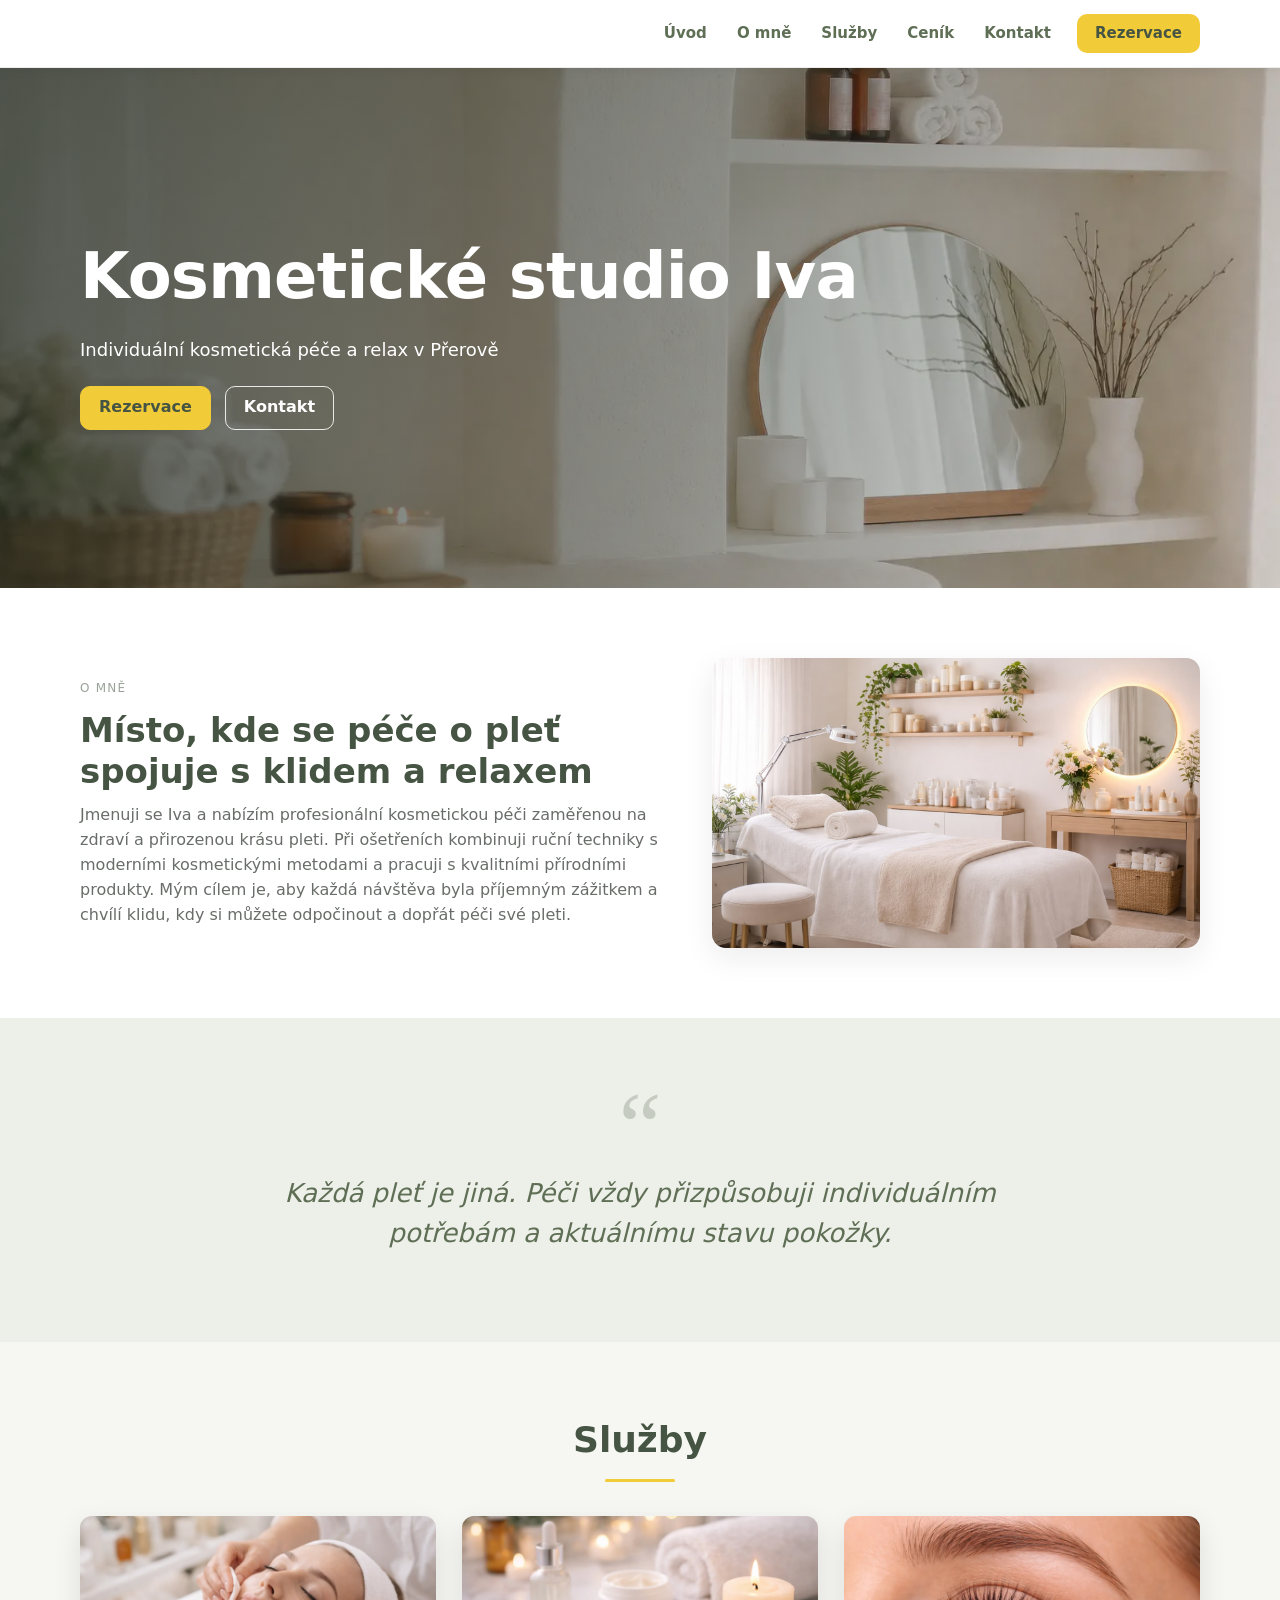
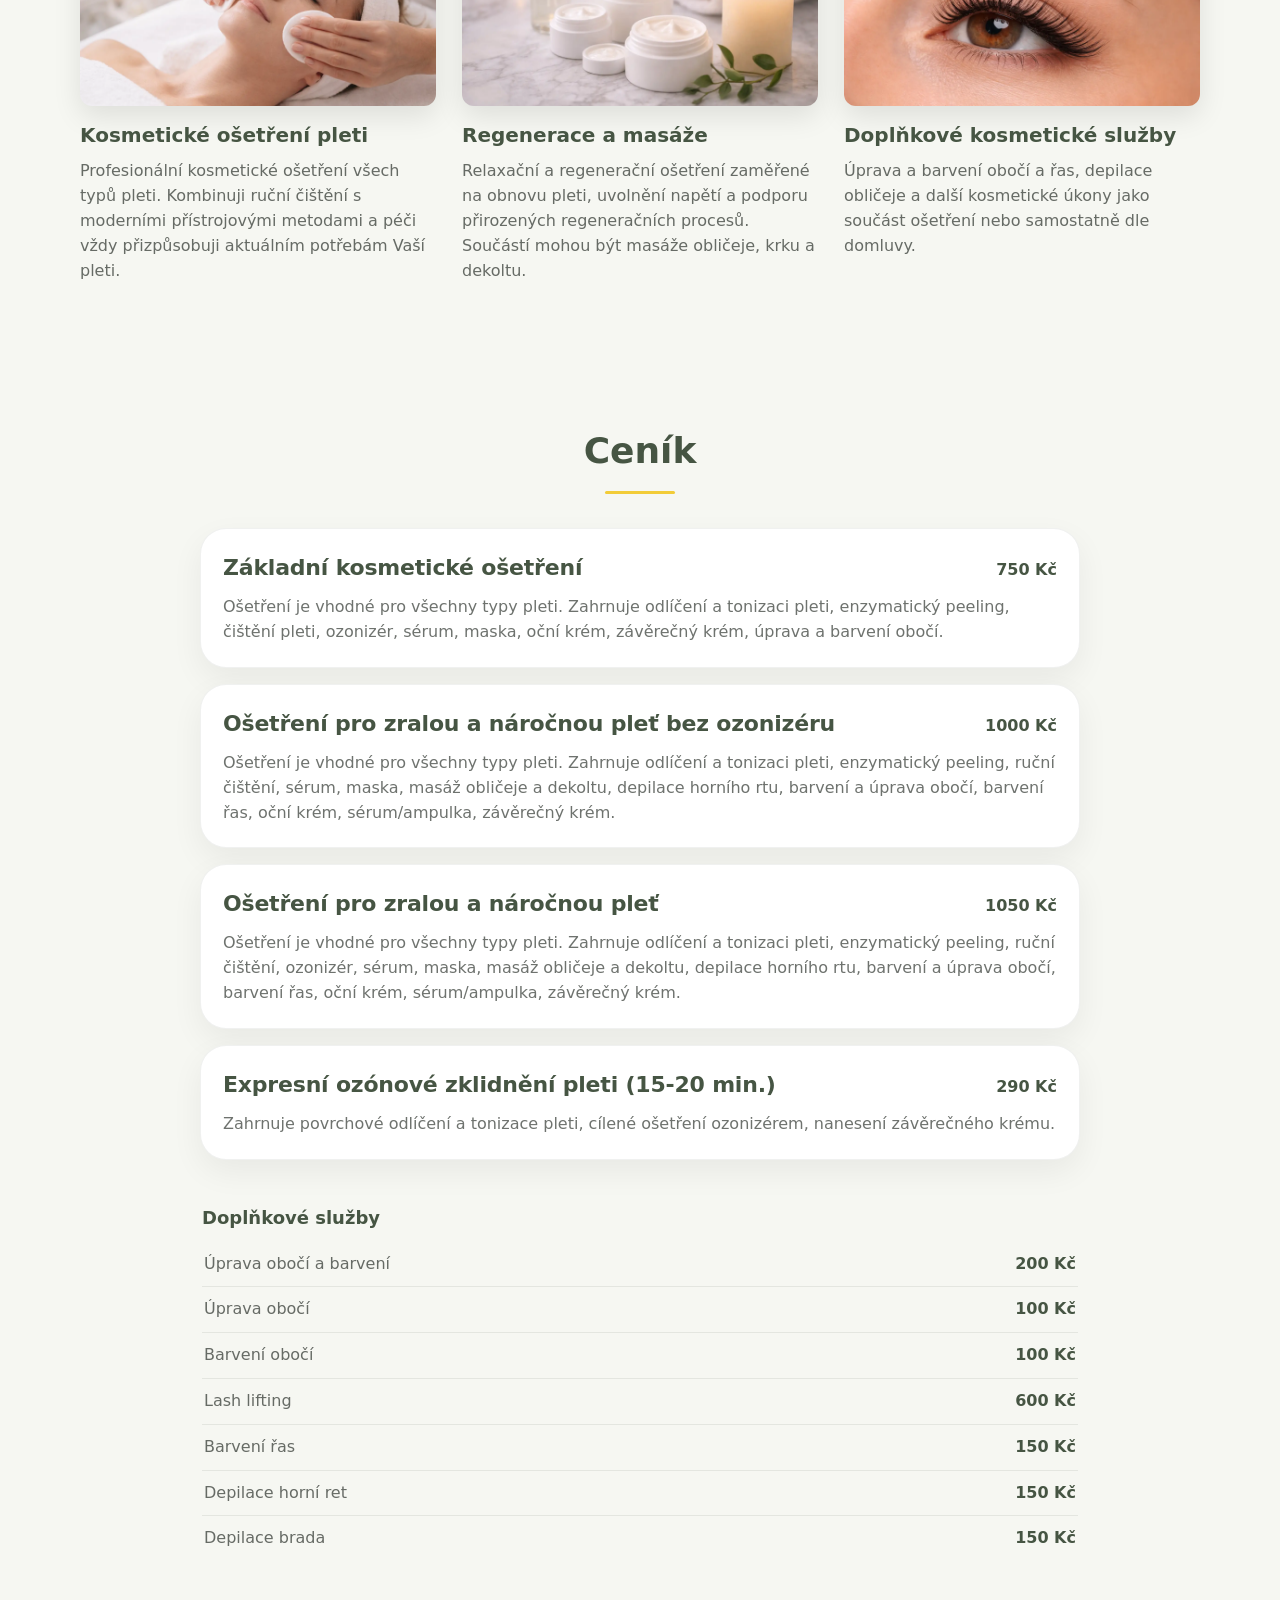
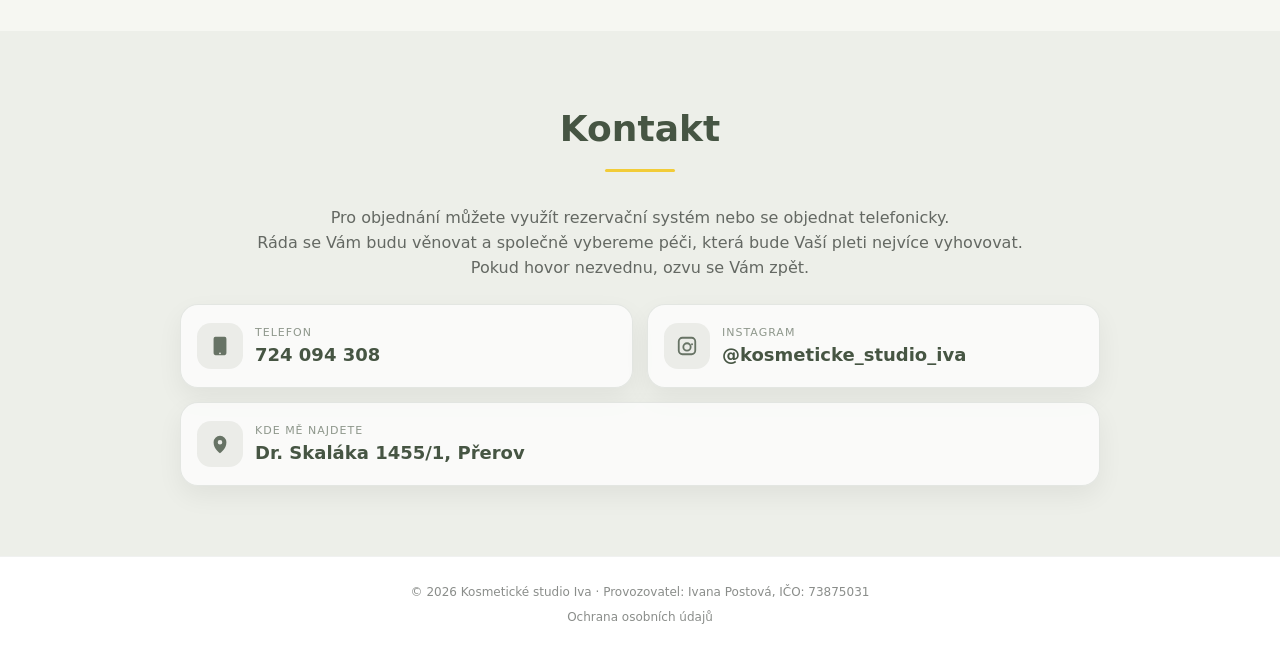
==== commit 0e4a9955: "tlacitko a GDPR" ====
--- a/index.html
+++ b/index.html
@@ -10,12 +10,43 @@
       content="Kosmetické studio Iva v Přerově – profesionální péče o pleť a další kosmetické služby. Objednejte se online."
     />
     <meta name="robots" content="index, follow" />
-    <link rel="canonical" href="https://www.domena.cz/" />
+    <link rel="canonical" href="https://kosmetikaiva.cz/" />
     <link rel="icon" type="image/png" href="img/favicon.png" />
 
-    <link rel="preconnect" href="https://fonts.googleapis.com" />
-    <link rel="preconnect" href="https://fonts.gstatic.com" crossorigin />
+    <meta property="og:type" content="website" />
+    <meta property="og:locale" content="cs_CZ" />
+    <meta property="og:title" content="Kosmetické studio Iva | Přerov" />
+    <meta
+      property="og:description"
+      content="Kosmetické studio Iva v Přerově – profesionální péče o pleť a další kosmetické služby. Objednejte se online."
+    />
+    <meta property="og:url" content="https://kosmetikaiva.cz/" />
+    <meta
+      property="og:image"
+      content="https://kosmetikaiva.cz/img/header-studio.webp"
+    />
+
     <link rel="stylesheet" href="styles.css" />
+
+    <script type="application/ld+json">
+      {
+        "@context": "https://schema.org",
+        "@type": "BeautySalon",
+        "name": "Kosmetické studio Iva",
+        "url": "https://kosmetikaiva.cz/",
+        "image": "https://kosmetikaiva.cz/img/header-studio.webp",
+        "telephone": "+420724094308",
+        "email": "kosmetikaivaprerov@gmail.com",
+        "address": {
+          "@type": "PostalAddress",
+          "streetAddress": "Dr. Skaláka 1455/1",
+          "addressLocality": "Přerov",
+          "postalCode": "750 02",
+          "addressCountry": "CZ"
+        },
+        "sameAs": ["https://instagram.com/kosmeticke_studio_iva"]
+      }
+    </script>
   </head>
 
   <body>
@@ -25,8 +56,11 @@
         <nav class="nav" aria-label="Hlavní navigace">
           <a class="nav-link" href="#top">Úvod</a>
           <a class="nav-link" href="#omne">O mně</a>
-          <a class="nav-link" href="#cenik">Služby a ceník</a>
+          <a class="nav-link" href="#sluzby">Služby</a>
+          <a class="nav-link" href="#cenik">Ceník</a>
           <a class="nav-link" href="#kontakt">Kontakt</a>
+          <!-- TODO: doplnit odkaz na Reservio -->
+          <a class="nav-cta" href="#">Rezervace</a>
         </nav>
 
         <button
@@ -45,8 +79,11 @@
         <div class="container mobile-menu-inner">
           <a class="mobile-link" href="#top">Úvod</a>
           <a class="mobile-link" href="#omne">O mně</a>
-          <a class="mobile-link" href="#cenik">Služby a ceník</a>
+          <a class="mobile-link" href="#sluzby">Služby</a>
+          <a class="mobile-link" href="#cenik">Ceník</a>
           <a class="mobile-link" href="#kontakt">Kontakt</a>
+          <!-- TODO: doplnit odkaz na Reservio -->
+          <a class="mobile-link mobile-link-cta" href="#">Rezervace</a>
         </div>
       </div>
     </header>
@@ -66,76 +103,10 @@
           Individuální kosmetická péče a relax v Přerově
         </p>
 
-        <a class="btn btn-primary" href="#kontakt"> Objednat se telefonicky </a>
-      </div>
-    </section>
-
-    <!-- Sluzby -->
-    <section class="section" id="sluzby">
-      <div class="container">
-        <div class="section-title">
-          <h2>Služby</h2>
-          <div class="title-accent"></div>
-        </div>
-
-        <div class="grid grid-3">
-          <article class="service-card">
-            <div
-              class="service-img"
-              style="background-image: url(&quot;img/osetreni pleti.webp&quot;)"
-              aria-hidden="true"
-            ></div>
-            <h3>Kosmetické ošetření pleti</h3>
-            <p>
-              Profesionální kosmetické ošetření všech typů pleti. Kombinuji
-              ruční čištění s moderními přístrojovými metodami a péči vždy
-              přizpůsobuji aktuálním potřebám Vaší pleti.
-            </p>
-          </article>
-
-          <article class="service-card">
-            <div
-              class="service-img"
-              style="background-image: url(&quot;img/masaze.webp&quot;)"
-              aria-hidden="true"
-            ></div>
-            <h3>Regenerace a masáže</h3>
-            <p>
-              Relaxační a regenerační ošetření zaměřené na obnovu pleti,
-              uvolnění napětí a podporu přirozených regeneračních procesů.
-              Součástí mohou být masáže obličeje, krku a dekoltu.
-            </p>
-          </article>
-
-          <article class="service-card">
-            <div
-              class="service-img"
-              style="background-image: url(&quot;img/rasa a oboci.webp&quot;)"
-              aria-hidden="true"
-            ></div>
-            <h3>Doplňkové kosmetické služby</h3>
-            <p>
-              Úprava a barvení obočí a řas, depilace obličeje a další kosmetické
-              úkony jako součást ošetření nebo samostatně dle domluvy.
-            </p>
-          </article>
-        </div>
-      </div>
-    </section>
-
-    <!-- Citat -->
-    <section class="quote">
-      <div class="container quote-inner">
-        <div class="quote-mark">“</div>
-
-        <p class="quote-text">
-          Každá pleť je jiná. Péči vždy přizpůsobuji individuálním potřebám a
-          aktuálnímu stavu pokožky.
-        </p>
-
-        <div class="quote-person">
-          <!--   <img class="avatar" src="img/profil Iva.png" alt="Portrét" />
-          <div class="quote-name">Iva Postová</div> -->
+        <div class="hero-buttons">
+          <!-- TODO: doplnit odkaz na Reservio -->
+          <a class="btn btn-primary" href="#">Rezervace</a>
+          <a class="btn btn-secondary" href="#kontakt">Kontakt</a>
         </div>
       </div>
     </section>
@@ -160,6 +131,71 @@
       </div>
     </section>
 
+    <!-- Citat -->
+    <section class="quote">
+      <div class="container quote-inner">
+        <div class="quote-mark">“</div>
+
+        <p class="quote-text">
+          Každá pleť je jiná. Péči vždy přizpůsobuji individuálním potřebám a
+          aktuálnímu stavu pokožky.
+        </p>
+      </div>
+    </section>
+
+    <!-- Sluzby -->
+    <section class="section" id="sluzby">
+      <div class="container">
+        <div class="section-title">
+          <h2>Služby</h2>
+          <div class="title-accent"></div>
+        </div>
+
+        <div class="grid grid-3">
+          <article class="service-card">
+            <div
+              class="service-img"
+              style="background-image: url(&quot;img/osetreni-pleti.webp&quot;)"
+              aria-hidden="true"
+            ></div>
+            <h3>Kosmetické ošetření pleti</h3>
+            <p>
+              Profesionální kosmetické ošetření všech typů pleti. Kombinuji
+              ruční čištění s moderními přístrojovými metodami a péči vždy
+              přizpůsobuji aktuálním potřebám Vaší pleti.
+            </p>
+          </article>
+
+          <article class="service-card">
+            <div
+              class="service-img"
+              style="background-image: url(&quot;img/masaze.webp&quot;)"
+              aria-hidden="true"
+            ></div>
+            <h3>Regenerace a masáže</h3>
+            <p>
+              Relaxační a regenerační ošetření zaměřené na obnovu pleti,
+              uvolnění napětí a podporu přirozených regeneračních procesů.
+              Součástí mohou být masáže obličeje, krku a dekoltu.
+            </p>
+          </article>
+
+          <article class="service-card">
+            <div
+              class="service-img"
+              style="background-image: url(&quot;img/rasa-a-oboci.webp&quot;)"
+              aria-hidden="true"
+            ></div>
+            <h3>Doplňkové kosmetické služby</h3>
+            <p>
+              Úprava a barvení obočí a řas, depilace obličeje a další kosmetické
+              úkony jako součást ošetření nebo samostatně dle domluvy.
+            </p>
+          </article>
+        </div>
+      </div>
+    </section>
+
     <!-- Cena a Sluzby -->
     <section class="section pricing" id="cenik">
       <div class="container">
@@ -273,7 +309,8 @@
         </div>
 
         <p class="contact-lead">
-          Pro objednání mě prosím kontaktujte telefonicky.<br />
+          Pro objednání můžete využít rezervační systém nebo se objednat
+          telefonicky.<br />
           Ráda se Vám budu věnovat a společně vybereme péči, která bude Vaší
           pleti nejvíce vyhovovat.<br />
           Pokud hovor nezvednu, ozvu se Vám zpět.
@@ -340,6 +377,9 @@
           © <span id="year"></span> Kosmetické studio Iva · Provozovatel: Ivana
           Postová, IČO: 73875031
         </div>
+        <div class="footer-links">
+          <a href="ochrana-osobnich-udaju.html">Ochrana osobních údajů</a>
+        </div>
       </div>
     </footer>
 
--- a/styles.css
+++ b/styles.css
@@ -95,7 +95,24 @@
 }
 
 .nav {
+  display: flex;
+  align-items: center;
+  gap: 2px;
   margin: 0;
+}
+
+.nav-cta {
+  font-size: 15px;
+  font-weight: 700;
+  color: var(--green-dark);
+  background: var(--gold);
+  padding: 8px 18px;
+  border-radius: 10px;
+  margin-left: 10px;
+  transition: background 0.15s;
+}
+.nav-cta:hover {
+  background: var(--gold-dark);
 }
 
 .nav-link {
@@ -151,6 +168,17 @@
 .mobile-link:hover {
   border-color: rgba(70, 85, 67, 0.18);
 }
+.mobile-link-cta {
+  text-align: center;
+  font-weight: 700;
+  color: var(--green-dark);
+  background: var(--gold);
+  border-color: var(--gold);
+}
+.mobile-link-cta:hover {
+  background: var(--gold-dark);
+  border-color: var(--gold-dark);
+}
 
 /* ============ Hero ============ */
 .hero {
@@ -164,7 +192,7 @@
 .hero-bg {
   position: absolute;
   inset: 0;
-  background-image: url("img/header studio.webp"); /* tvoje fotka */
+  background-image: url("img/header-studio.webp"); /* tvoje fotka */
   background-position: center;
   background-size: cover;
   background-repeat: no-repeat;
@@ -213,14 +241,30 @@
   border: 1px solid transparent;
 }
 .btn-primary {
-  background: rgba(242, 204, 56, 0.18);
-  border: 1.5px solid rgba(242, 204, 56, 0.55);
-  color: #f2cc38;
+  background: var(--gold);
+  border: 1.5px solid var(--gold);
+  color: var(--green-dark);
   box-shadow: none;
 }
 .btn-primary:hover {
-  background: rgba(242, 204, 56, 0.28);
-  border-color: rgba(242, 204, 56, 0.8);
+  background: var(--gold-dark);
+  border-color: var(--gold-dark);
+}
+.btn-secondary {
+  background: transparent;
+  border: 1.5px solid rgba(255, 255, 255, 0.85);
+  color: #ffffff;
+}
+.btn-secondary:hover {
+  background: rgba(255, 255, 255, 0.12);
+  border-color: #ffffff;
+}
+
+.hero-buttons {
+  display: flex;
+  align-items: center;
+  gap: 14px;
+  flex-wrap: wrap;
 }
 
 /* ============ Sekce ============ */
@@ -232,6 +276,7 @@
   text-align: center;
   margin-bottom: 34px;
 }
+.section-title h1,
 .section-title h2 {
   margin: 0;
   font-size: 36px;
@@ -269,13 +314,13 @@
 }
 .service-card h3 {
   margin: 0 0 8px;
-  font-size: 18px;
+  font-size: 20px;
   color: var(--green-dark);
 }
 .service-card p {
   margin: 0;
   color: rgba(42, 47, 42, 0.7);
-  font-size: 13px;
+  font-size: 16px;
 }
 
 /* Citat */
@@ -288,7 +333,7 @@
   max-width: 820px;
 }
 .quote-mark {
-  font-family: "Playfair Display", serif;
+  font-family: Georgia, "Times New Roman", serif;
   font-size: 96px; /* klidně víc */
   line-height: 0.8;
   color: rgba(95, 111, 85, 0.28);
@@ -500,6 +545,16 @@
   color: rgba(42, 47, 42, 0.55);
   font-size: 12px;
 }
+.footer-links {
+  margin-top: 6px;
+}
+.footer-links a {
+  color: rgba(42, 47, 42, 0.55);
+  text-decoration: none;
+}
+.footer-links a:hover {
+  text-decoration: underline;
+}
 
 /* ============ zobrazeni na mobil ============ */
 @media (max-width: 980px) {
@@ -534,6 +589,7 @@
   .section {
     padding: 56px 0;
   }
+  .section-title h1,
   .section-title h2 {
     font-size: 32px;
   }
@@ -556,3 +612,50 @@
     font-weight: 700;
   }
 }
+
+@media (max-width: 480px) {
+  .hero-buttons {
+    flex-direction: column;
+    align-items: stretch;
+  }
+  .hero-buttons .btn {
+    width: 100%;
+  }
+}
+
+/* ============ Právní stránka ============ */
+.legal-content {
+  max-width: 760px;
+  margin: 0 auto;
+}
+.legal-content h2 {
+  margin: 40px 0 12px;
+  color: var(--green-dark);
+  font-size: 24px;
+}
+.legal-content h2:first-child {
+  margin-top: 0;
+}
+.legal-content p {
+  margin: 0 0 14px;
+  color: rgba(42, 47, 42, 0.7);
+  font-size: 16px;
+}
+.legal-content ul {
+  margin: 0 0 14px;
+  padding-left: 20px;
+  color: rgba(42, 47, 42, 0.7);
+  font-size: 16px;
+}
+.legal-content li {
+  margin-bottom: 6px;
+}
+.legal-content a {
+  color: var(--green-dark);
+  text-decoration: underline;
+}
+.legal-content .legal-note {
+  margin-top: 34px;
+  font-size: 14px;
+  color: rgba(42, 47, 42, 0.55);
+}
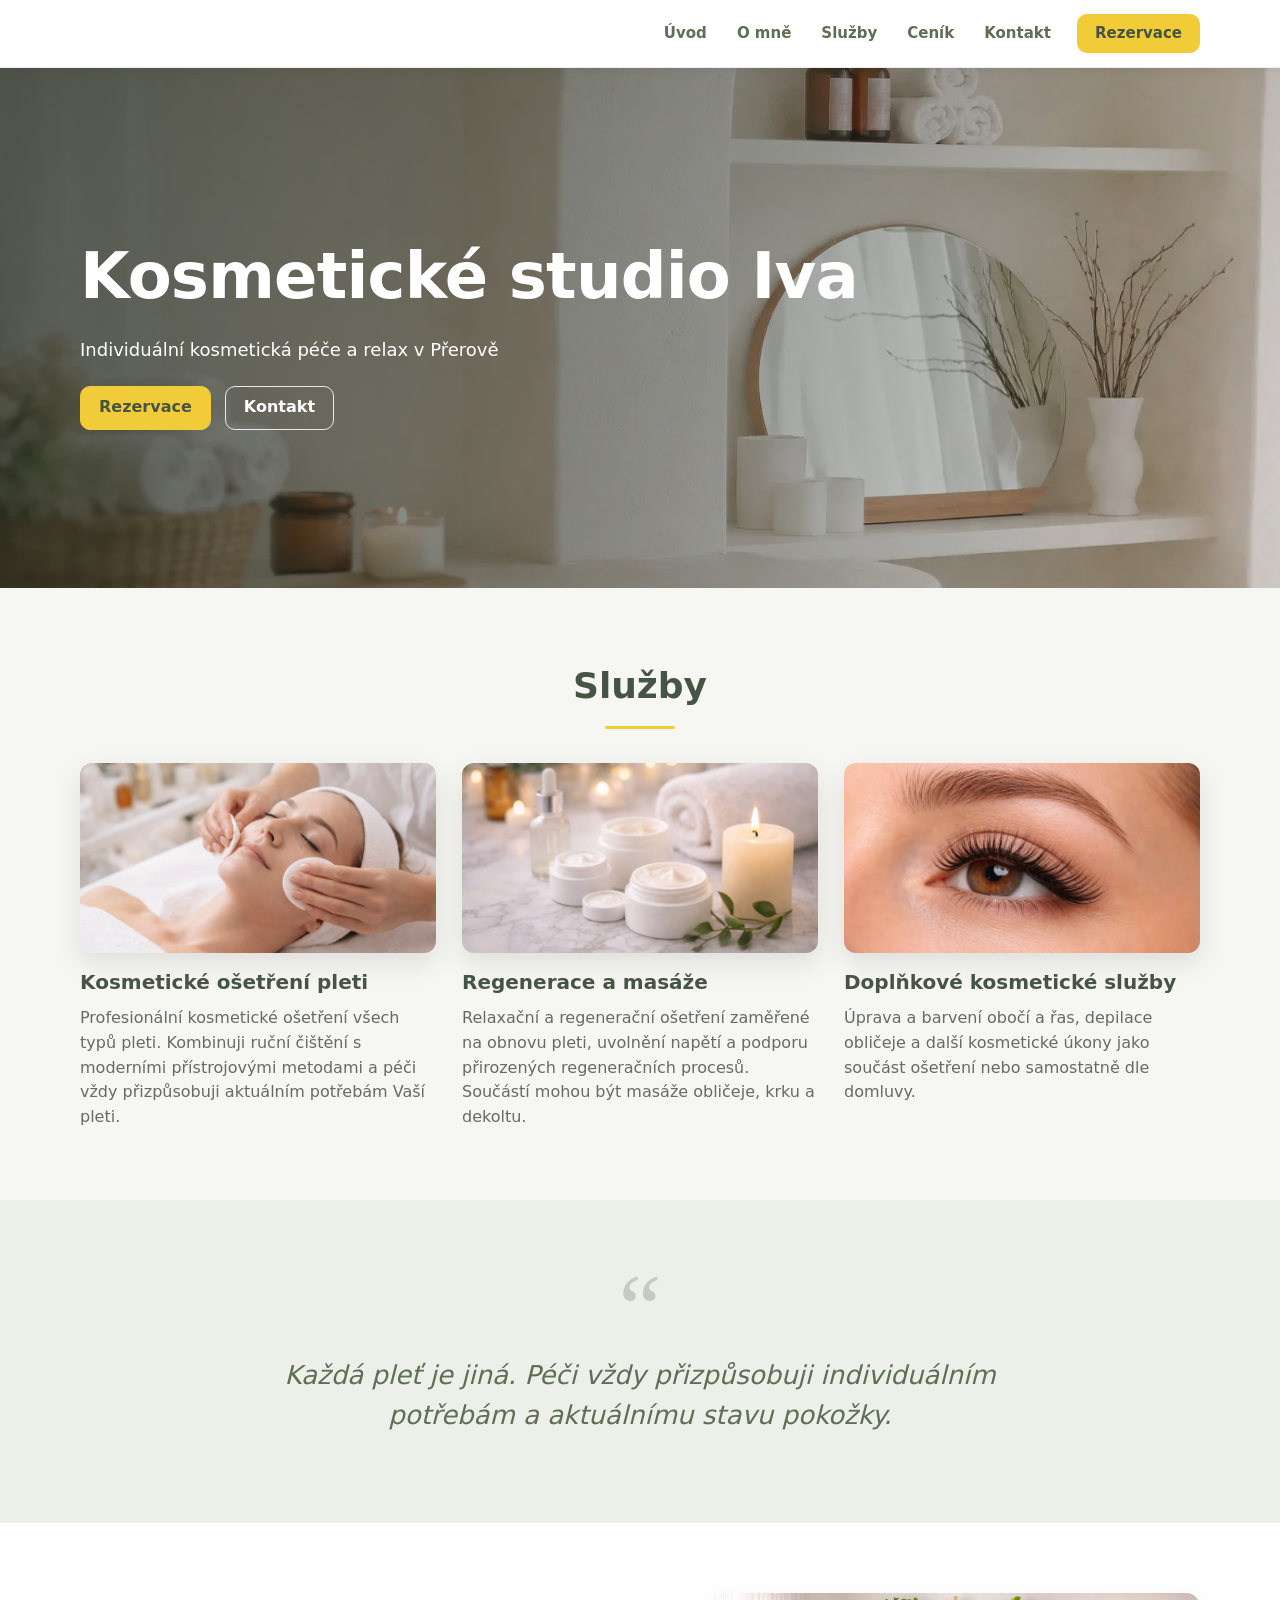
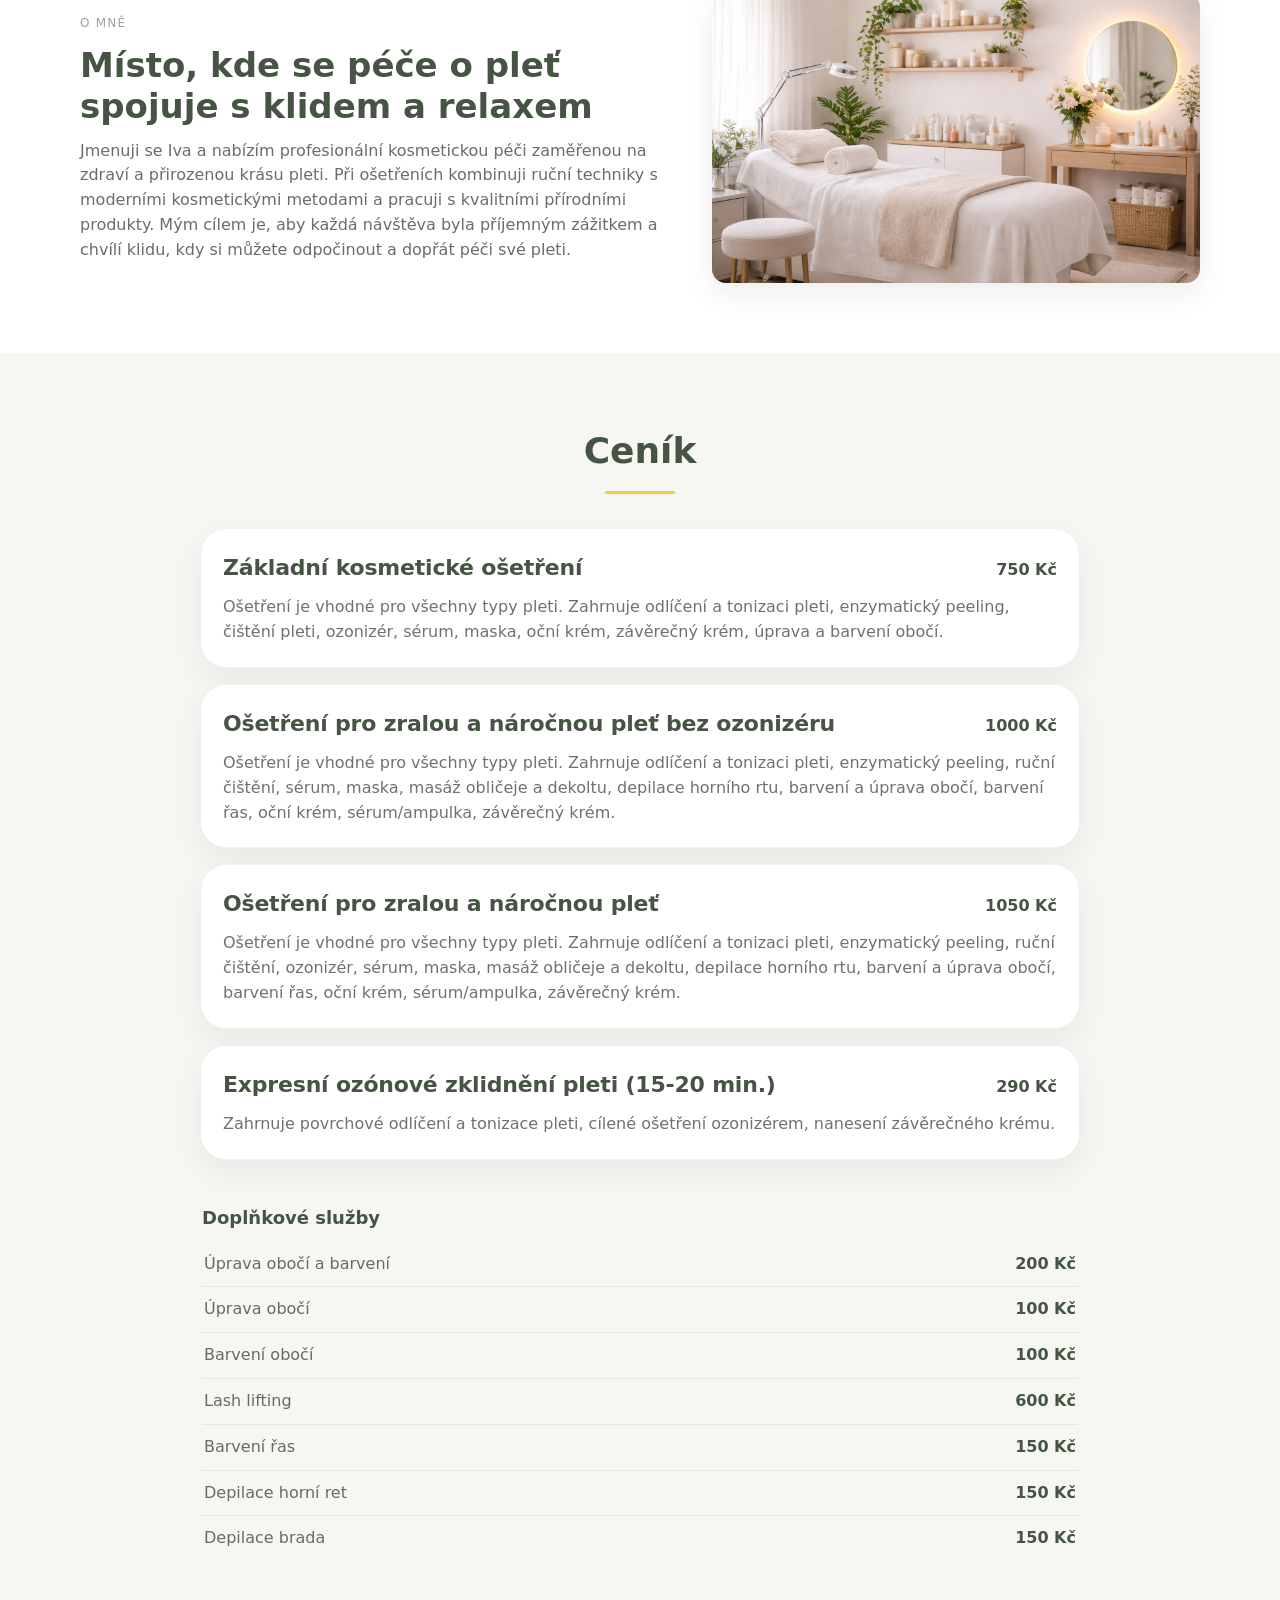
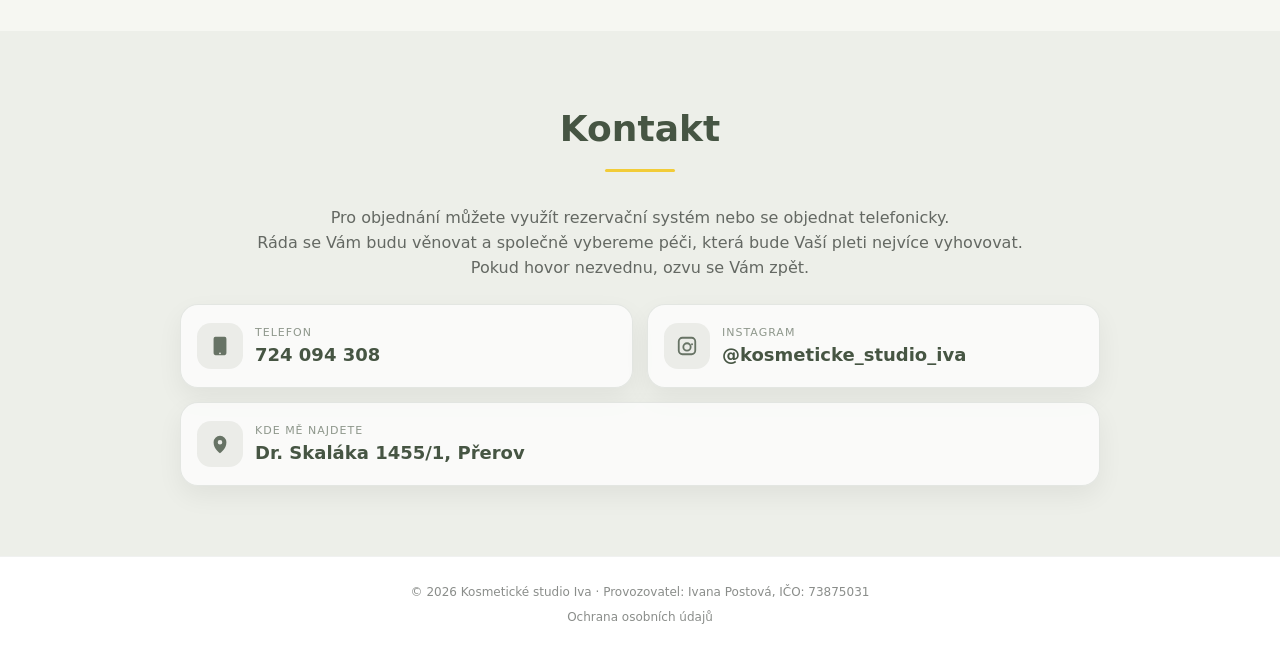
==== commit f7d31c1d: "sekce" ====
--- a/index.html
+++ b/index.html
@@ -111,6 +111,71 @@
       </div>
     </section>
 
+    <!-- Sluzby -->
+    <section class="section" id="sluzby">
+      <div class="container">
+        <div class="section-title">
+          <h2>Služby</h2>
+          <div class="title-accent"></div>
+        </div>
+
+        <div class="grid grid-3">
+          <article class="service-card">
+            <div
+              class="service-img"
+              style="background-image: url(&quot;img/osetreni-pleti.webp&quot;)"
+              aria-hidden="true"
+            ></div>
+            <h3>Kosmetické ošetření pleti</h3>
+            <p>
+              Profesionální kosmetické ošetření všech typů pleti. Kombinuji
+              ruční čištění s moderními přístrojovými metodami a péči vždy
+              přizpůsobuji aktuálním potřebám Vaší pleti.
+            </p>
+          </article>
+
+          <article class="service-card">
+            <div
+              class="service-img"
+              style="background-image: url(&quot;img/masaze.webp&quot;)"
+              aria-hidden="true"
+            ></div>
+            <h3>Regenerace a masáže</h3>
+            <p>
+              Relaxační a regenerační ošetření zaměřené na obnovu pleti,
+              uvolnění napětí a podporu přirozených regeneračních procesů.
+              Součástí mohou být masáže obličeje, krku a dekoltu.
+            </p>
+          </article>
+
+          <article class="service-card">
+            <div
+              class="service-img"
+              style="background-image: url(&quot;img/rasa-a-oboci.webp&quot;)"
+              aria-hidden="true"
+            ></div>
+            <h3>Doplňkové kosmetické služby</h3>
+            <p>
+              Úprava a barvení obočí a řas, depilace obličeje a další kosmetické
+              úkony jako součást ošetření nebo samostatně dle domluvy.
+            </p>
+          </article>
+        </div>
+      </div>
+    </section>
+
+    <!-- Citat -->
+    <section class="quote">
+      <div class="container quote-inner">
+        <div class="quote-mark">“</div>
+
+        <p class="quote-text">
+          Každá pleť je jiná. Péči vždy přizpůsobuji individuálním potřebám a
+          aktuálnímu stavu pokožky.
+        </p>
+      </div>
+    </section>
+
     <!-- O mne -->
     <section class="section about" id="omne">
       <div class="container about-inner">
@@ -131,71 +196,6 @@
       </div>
     </section>
 
-    <!-- Citat -->
-    <section class="quote">
-      <div class="container quote-inner">
-        <div class="quote-mark">“</div>
-
-        <p class="quote-text">
-          Každá pleť je jiná. Péči vždy přizpůsobuji individuálním potřebám a
-          aktuálnímu stavu pokožky.
-        </p>
-      </div>
-    </section>
-
-    <!-- Sluzby -->
-    <section class="section" id="sluzby">
-      <div class="container">
-        <div class="section-title">
-          <h2>Služby</h2>
-          <div class="title-accent"></div>
-        </div>
-
-        <div class="grid grid-3">
-          <article class="service-card">
-            <div
-              class="service-img"
-              style="background-image: url(&quot;img/osetreni-pleti.webp&quot;)"
-              aria-hidden="true"
-            ></div>
-            <h3>Kosmetické ošetření pleti</h3>
-            <p>
-              Profesionální kosmetické ošetření všech typů pleti. Kombinuji
-              ruční čištění s moderními přístrojovými metodami a péči vždy
-              přizpůsobuji aktuálním potřebám Vaší pleti.
-            </p>
-          </article>
-
-          <article class="service-card">
-            <div
-              class="service-img"
-              style="background-image: url(&quot;img/masaze.webp&quot;)"
-              aria-hidden="true"
-            ></div>
-            <h3>Regenerace a masáže</h3>
-            <p>
-              Relaxační a regenerační ošetření zaměřené na obnovu pleti,
-              uvolnění napětí a podporu přirozených regeneračních procesů.
-              Součástí mohou být masáže obličeje, krku a dekoltu.
-            </p>
-          </article>
-
-          <article class="service-card">
-            <div
-              class="service-img"
-              style="background-image: url(&quot;img/rasa-a-oboci.webp&quot;)"
-              aria-hidden="true"
-            ></div>
-            <h3>Doplňkové kosmetické služby</h3>
-            <p>
-              Úprava a barvení obočí a řas, depilace obličeje a další kosmetické
-              úkony jako součást ošetření nebo samostatně dle domluvy.
-            </p>
-          </article>
-        </div>
-      </div>
-    </section>
-
     <!-- Cena a Sluzby -->
     <section class="section pricing" id="cenik">
       <div class="container">
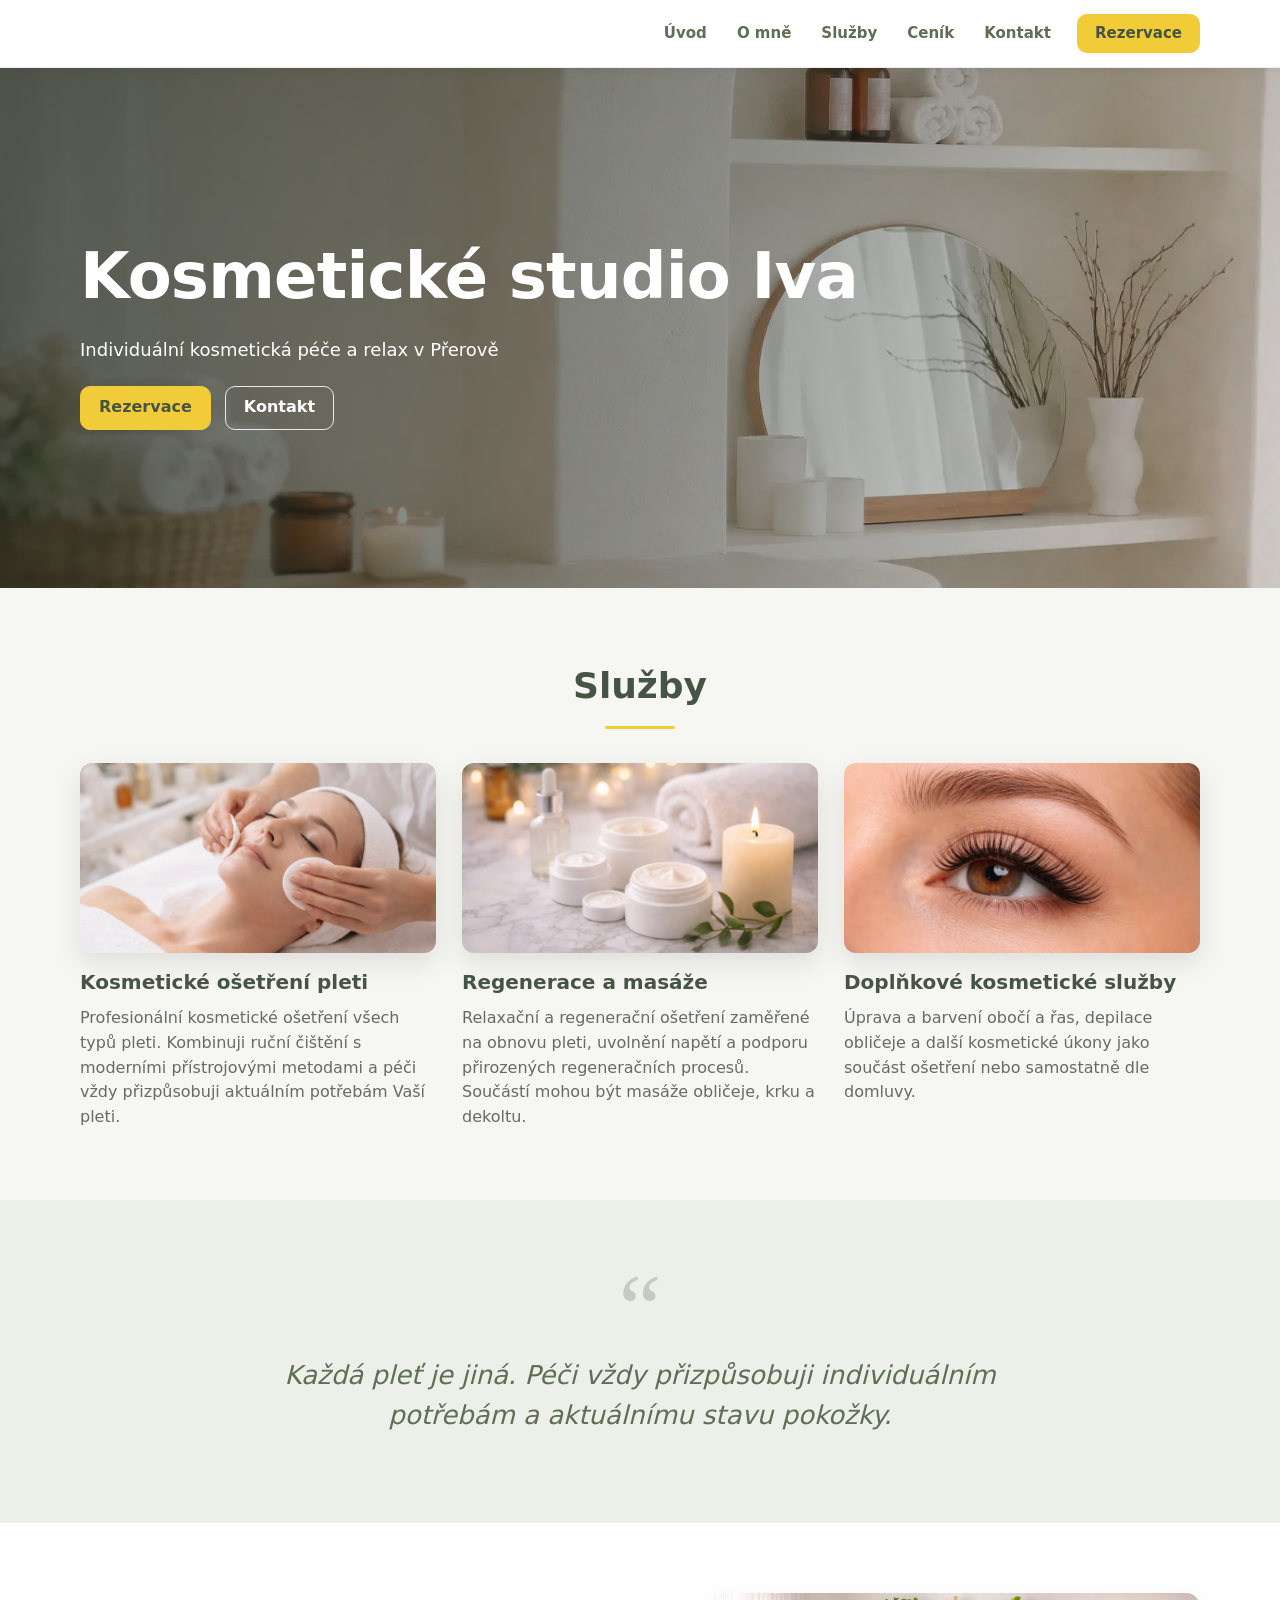
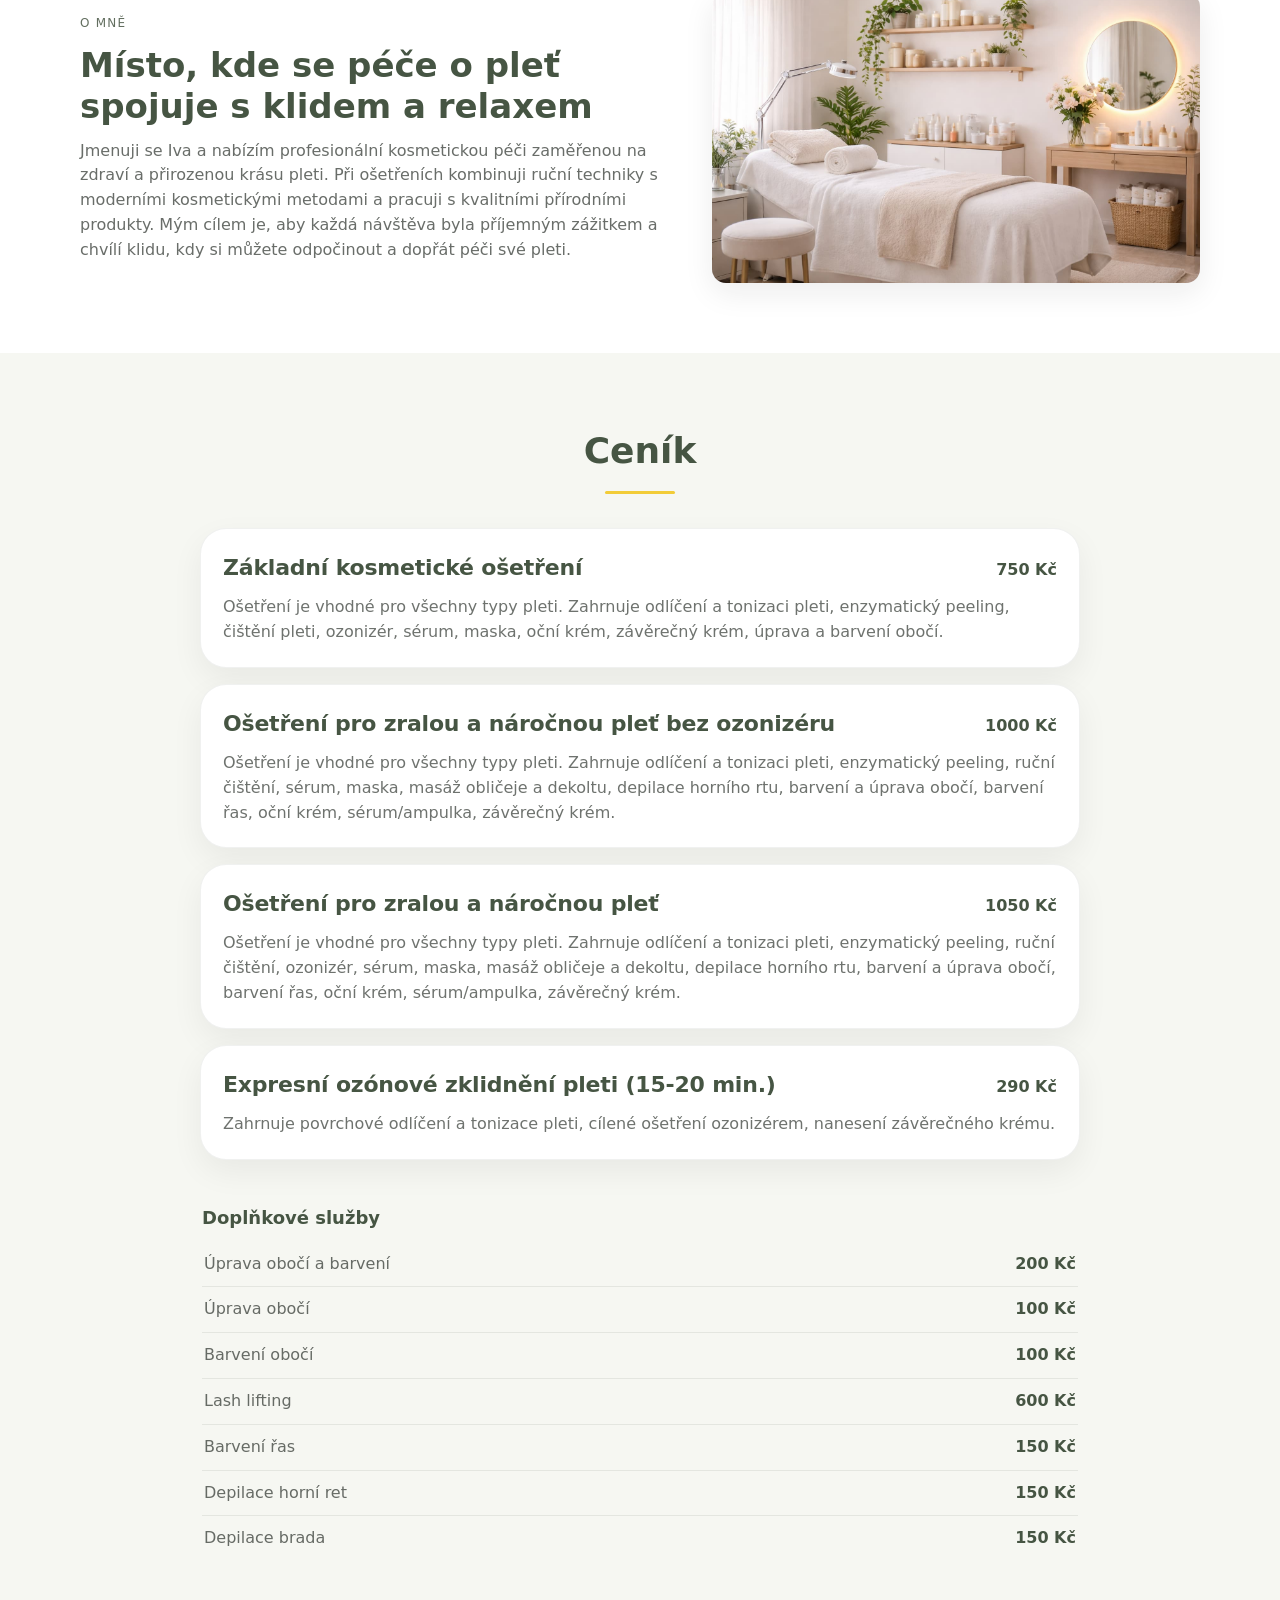
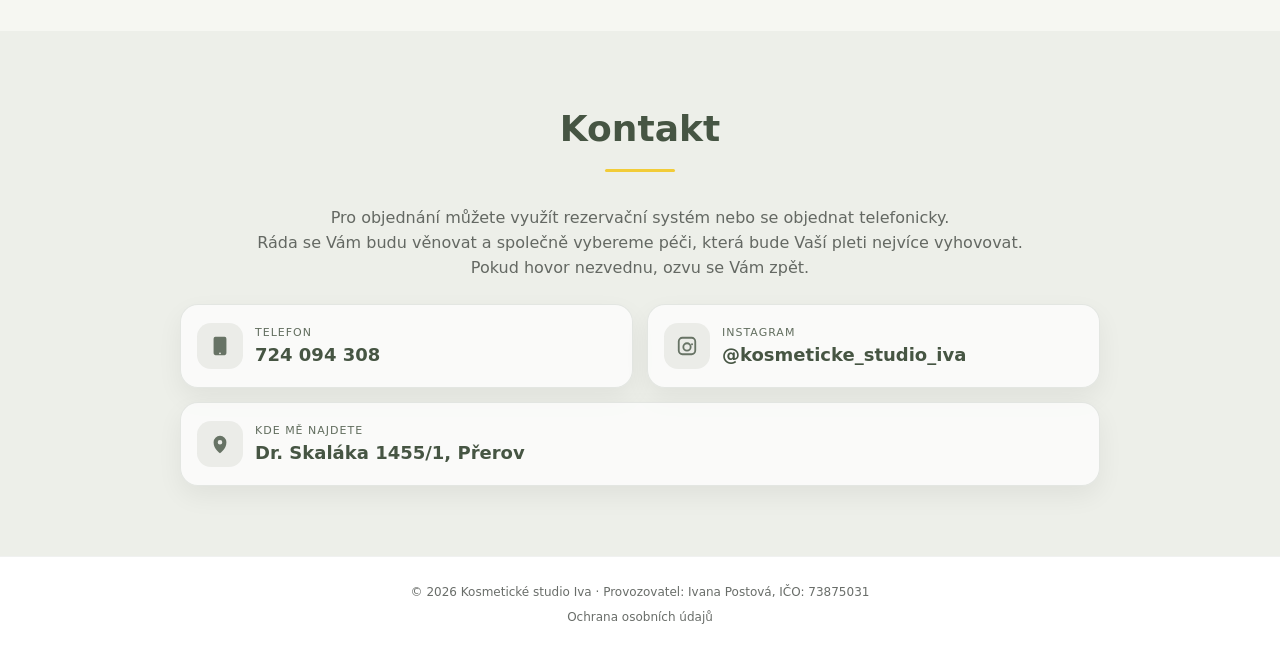
==== commit a0dbddf9: "kontrast" ====
--- a/index.html
+++ b/index.html
@@ -59,8 +59,13 @@
           <a class="nav-link" href="#sluzby">Služby</a>
           <a class="nav-link" href="#cenik">Ceník</a>
           <a class="nav-link" href="#kontakt">Kontakt</a>
-          <!-- TODO: doplnit odkaz na Reservio -->
-          <a class="nav-cta" href="#">Rezervace</a>
+          <a
+            class="nav-cta"
+            href="https://kosmeticke-studio-iva.reservio.com/"
+            target="_blank"
+            rel="noopener"
+            >Rezervace</a
+          >
         </nav>
 
         <button
@@ -82,12 +87,18 @@
           <a class="mobile-link" href="#sluzby">Služby</a>
           <a class="mobile-link" href="#cenik">Ceník</a>
           <a class="mobile-link" href="#kontakt">Kontakt</a>
-          <!-- TODO: doplnit odkaz na Reservio -->
-          <a class="mobile-link mobile-link-cta" href="#">Rezervace</a>
+          <a
+            class="mobile-link mobile-link-cta"
+            href="https://kosmeticke-studio-iva.reservio.com/"
+            target="_blank"
+            rel="noopener"
+            >Rezervace</a
+          >
         </div>
       </div>
     </header>
 
+    <main>
     <!-- Hero -->
     <section class="hero">
       <div
@@ -104,8 +115,13 @@
         </p>
 
         <div class="hero-buttons">
-          <!-- TODO: doplnit odkaz na Reservio -->
-          <a class="btn btn-primary" href="#">Rezervace</a>
+          <a
+            class="btn btn-primary"
+            href="https://kosmeticke-studio-iva.reservio.com/"
+            target="_blank"
+            rel="noopener"
+            >Rezervace</a
+          >
           <a class="btn btn-secondary" href="#kontakt">Kontakt</a>
         </div>
       </div>
@@ -370,6 +386,7 @@
         </div>
       </div>
     </section>
+    </main>
     <!--footer-->
     <footer class="footer">
       <div class="container footer-inner">
--- a/styles.css
+++ b/styles.css
@@ -362,7 +362,7 @@
 }
 .quote-name {
   font-size: 12px;
-  color: rgba(70, 85, 67, 0.85);
+  color: rgba(70, 85, 67, 0.9);
 }
 
 /* O mne */
@@ -378,7 +378,7 @@
 .kicker {
   font-size: 12px;
   letter-spacing: 1.2px;
-  color: rgba(70, 85, 67, 0.55);
+  color: rgba(70, 85, 67, 0.85);
   margin-bottom: 12px;
 }
 .about h2 {
@@ -522,7 +522,7 @@
 .contact-meta .label {
   font-size: 11px;
   letter-spacing: 1px;
-  color: rgba(70, 85, 67, 0.6);
+  color: rgba(70, 85, 67, 0.85);
 }
 .contact-meta .value {
   font-size: 18px;
@@ -542,14 +542,14 @@
 }
 .footer-inner {
   text-align: center;
-  color: rgba(42, 47, 42, 0.55);
+  color: rgba(42, 47, 42, 0.7);
   font-size: 12px;
 }
 .footer-links {
   margin-top: 6px;
 }
 .footer-links a {
-  color: rgba(42, 47, 42, 0.55);
+  color: rgba(42, 47, 42, 0.7);
   text-decoration: none;
 }
 .footer-links a:hover {
